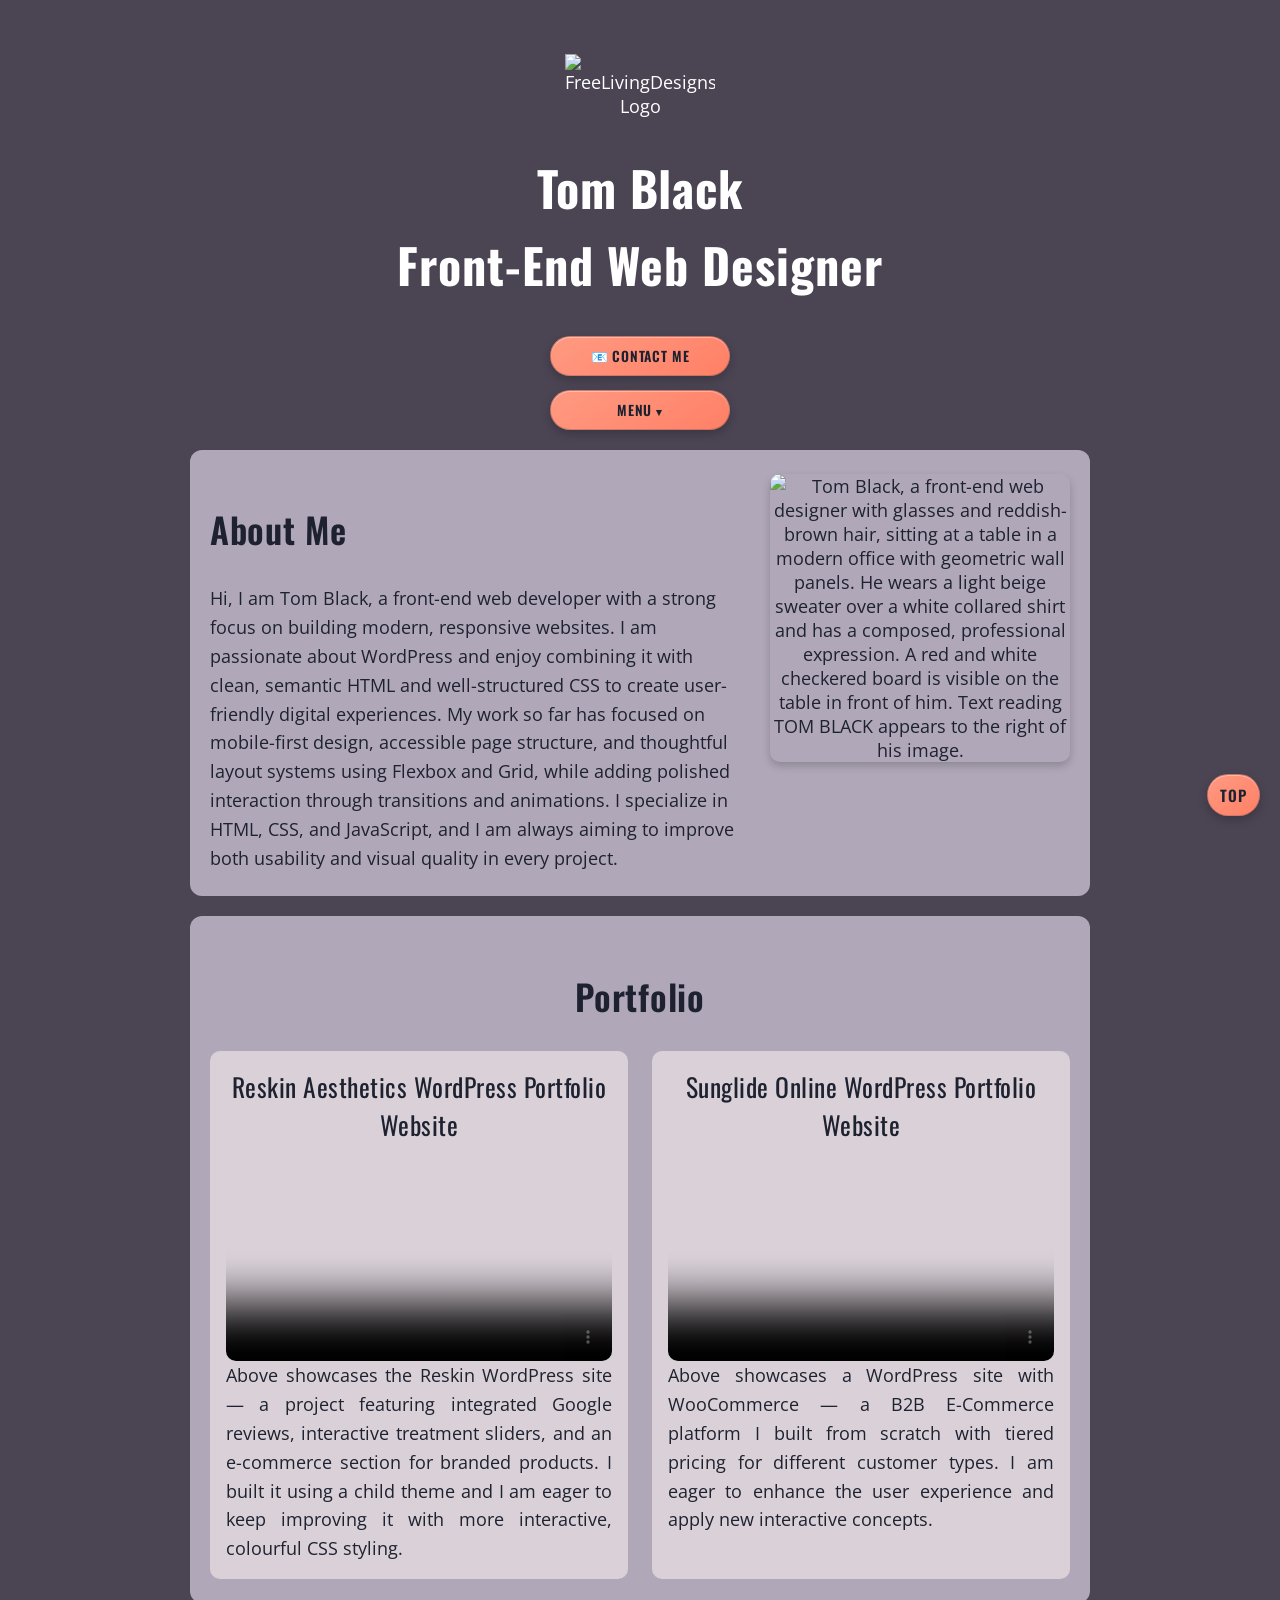
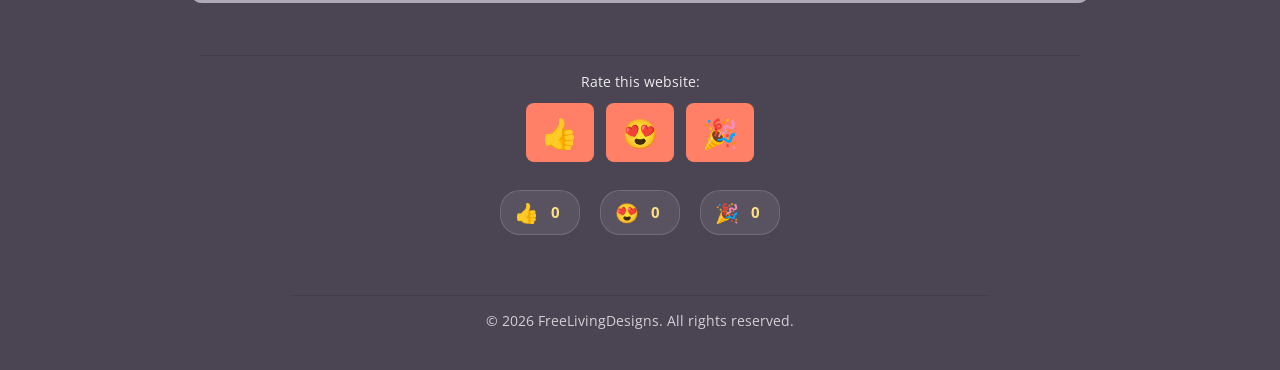
==== index.html @ eff7122e "Added emoji counter at bottom of page which allows users to vote once per visit, and info pop-up at " ====
<!DOCTYPE html>
<html lang="en">
<head>
  <meta charset="UTF-8">
  <meta name="viewport" content="width=device-width, initial-scale=1.0">
  <link rel="preconnect" href="https://fonts.googleapis.com">
  <link rel="preconnect" href="https://fonts.gstatic.com" crossorigin>
  <link rel="stylesheet" href="https://fonts.googleapis.com/css2?family=Oswald:wght@400;600;700&family=Open+Sans:ital,wght@0,400;0,600;1,400&display=swap">
  <link rel="stylesheet" href="styles.css">
  <title>FreeLivingDesigns Portfolio Site</title>
</head>
<body id="top">
<a class="skip-link" href="#main-content">Skip to main content</a>
<span id="menu-closed" class="menu-state" aria-hidden="true"></span>
<span id="menu-open" class="menu-state" aria-hidden="true"></span>
<!-- site logo -->
<img src="images/freelivinglogo.png" alt="FreeLivingDesigns Logo" class="logo" decoding="async">
  
<!-- Header with site title and navigation -->
  <header>
    <h1>Tom Black <br>
        Front-End Web Designer</h1>
    <nav aria-label="Primary">
      <ul class="nav-list">
        <li><button id="contact-btn" class="nav-btn" style="margin: 0; padding: 8px 14px; background: linear-gradient(145deg, #ff9a82, #FF8066); color: #1E2230; border: none; border-radius: 999px; font-size: 0.86rem; font-weight: 600; cursor: pointer; box-shadow: 0 4px 10px rgba(0, 0, 0, 0.2), inset 0 1px 0 rgba(255, 255, 255, 0.35); transition: all 0.2s ease; font-family: 'Oswald', 'Arial Narrow', Arial, sans-serif; letter-spacing: 0.06em; text-transform: uppercase; border: 1px solid rgba(30, 34, 48, 0.22);">📧 Contact Me</button></li>
        <li class="nav-dropdown">
          <a class="menu-toggle menu-toggle-open" href="#menu-open" aria-haspopup="true">Menu</a>
          <a class="menu-toggle menu-toggle-close" href="#menu-closed" aria-haspopup="true">Menu</a>
          <ul class="dropdown-list">
            <li><a href="#about">About Me</a></li>
            <li><a href="#portfolio">Portfolio</a></li>
          </ul>
        </li>
      </ul>
    </nav>
  </header>

  <main id="main-content">
    <!-- About Me section -->
  <section id="about">
    <div class="about-text">
      <h2>About Me</h2>
      <p>Hi, I am Tom Black, a front-end web developer with a strong focus on building modern, responsive websites. I am passionate about WordPress and enjoy combining it with clean, semantic HTML and well-structured CSS to create user-friendly digital experiences. My work so far has focused on mobile-first design, accessible page structure, and thoughtful layout systems using Flexbox and Grid, while adding polished interaction through transitions and animations. I specialize in HTML, CSS, and JavaScript, and I am always aiming to improve both usability and visual quality in every project.</p>
    </div>
    <img src="images/tom.jpg" alt="Tom Black, a front-end web designer with glasses and reddish-brown hair, sitting at a table in a modern office with geometric wall panels. He wears a light beige sweater over a white collared shirt and has a composed, professional expression. A red and white checkered board is visible on the table in front of him. Text reading TOM BLACK appears to the right of his image." class="profile-image" loading="lazy" decoding="async">
  </section>
    <!-- Portfolio section -->
<section id="portfolio">
  <h2>Portfolio</h2>
  <div class="portfolio-grid">

    <!-- Project 1 -->
    <article class="project-card">
      <h3>Reskin Aesthetics WordPress Portfolio Website</h3>
      <figure>
        <video controls loop muted preload="metadata" poster="images/reskin-cover.png">
          <source src="videos/reskin.mp4" type="video/mp4">
          Your browser does not support video playback.
        </video>
        <figcaption>Above showcases the Reskin WordPress site — a project featuring integrated Google reviews, interactive treatment sliders, and an e-commerce section for branded products. I built it using a child theme and I am eager to keep improving it with more interactive, colourful CSS styling.</figcaption>
      </figure>
    </article>

    <!-- Project 2 -->
    <article class="project-card">
      <h3>Sunglide Online WordPress Portfolio Website</h3>
      <figure>
        <video controls loop muted preload="metadata" poster="images/sunglide-cover.png">
          <source src="videos/sunglideonline.mp4" type="video/mp4">
          Your browser does not support video playback.
        </video>
        <figcaption>Above showcases a WordPress site with WooCommerce — a B2B E-Commerce platform I built from scratch with tiered pricing for different customer types. I am eager to enhance the user experience and apply new interactive concepts.</figcaption>
      </figure>
    </article>

  </div>
</section>
  </main>
  
  


  <!-- Footer section -->
  <footer id="footer-feedback">
    <div class="feedback-section">
      <p class="feedback-label">Rate this website:</p>
      <div class="feedback-buttons">
        <button class="emoji-btn" data-emoji="👍" title="Thumbs Up">👍</button>
        <button class="emoji-btn" data-emoji="😍" title="Excited">😍</button>
        <button class="emoji-btn" data-emoji="🎉" title="Party">🎉</button>
      </div>
      <div class="emoji-counters">
        <div class="counter" id="counter-up"><span class="emoji-icon">👍</span> <span class="count">0</span></div>
        <div class="counter" id="counter-excited"><span class="emoji-icon">😍</span> <span class="count">0</span></div>
        <div class="counter" id="counter-party"><span class="emoji-icon">🎉</span> <span class="count">0</span></div>
      </div>
      <p id="vote-session-message" class="vote-session-message" aria-live="polite"></p>
    </div>
    <p class="copyright">&copy; 2026 FreeLivingDesigns. All rights reserved.</p>
  </footer>



  <a id="scroll-step" class="scroll-top scroll-top-stage1" href="#scroll-step" aria-label="Activate scroll to top">Top</a>
  <a class="scroll-top scroll-top-stage2" href="#top" aria-label="Scroll back to top">↑ Top</a>
  <script src="script.js"></script>
</body>
</html>
---- styles.css ----
:root {
  --hero-color: #845EC2;
  --main-bg: #4B4453;
  --subsection-bg: #B0A8B9;
  --button-color: #FF8066;
  --text-color: #FFFFFF;
  --text-on-light: #1E2230;
  --text-on-button: #1E2230;
  --focus-color: #FFE082;
}

* {
  box-sizing: border-box;
}

html {
  scroll-behavior: smooth;
}

/* ─── ANIMATIONS ─── */
@keyframes fadeIn {
  from {
    opacity: 0;
    transform: translateY(20px);
  }
  to {
    opacity: 1;
    transform: translateY(0);
  }
}

@keyframes gratitudeFlash {
  0% {
    opacity: 0;
    transform: scale(0.8);
  }
  25% {
    opacity: 1;
    transform: scale(1.08);
  }
  100% {
    opacity: 1;
    transform: scale(1);
  }
}

@keyframes revealFeedbackForm {
  from {
    opacity: 0;
    transform: translateY(12px);
  }
  to {
    opacity: 1;
    transform: translateY(0);
  }
}

@keyframes celebrationFloat {
  0% {
    opacity: 1;
    transform: translateY(0) scale(1);
  }
  70% {
    opacity: 1;
  }
  100% {
    opacity: 0;
    transform: translateY(-100vh) scale(0.5) rotate(360deg);
  }
}

/* ─── BASE / MOBILE-FIRST ─── */
body {
  margin: 0;
  padding: 14px;
  font-family: 'Open Sans', 'Segoe UI', Helvetica, Arial, sans-serif;
  font-size: clamp(1rem, 1.8vw, 1.125rem);
  text-align: center;
  background-color: var(--main-bg);
  color: var(--text-color);
}

.logo {
  max-width: 120px;
  height: auto;
  display: block;
  margin: 20px auto;
}

.hero {
  max-width: 1000px;
  margin: 0 auto 24px;
  padding: 28px 20px;
  background-color: var(--hero-color);
  border-radius: 12px;
}

header {
  line-height: 1.6;
}

h1,
h2,
h3 {
  font-family: 'Oswald', 'Arial Narrow', Arial, sans-serif;
  letter-spacing: 0.02em;
}

h1 {
  font-size: clamp(1.8rem, 5vw, 3rem);
  font-weight: 700;
}

h2 {
  font-size: clamp(1.4rem, 3.5vw, 2.2rem);
  font-weight: 600;
}

h3 {
  font-size: clamp(1.1rem, 2.5vw, 1.6rem);
  font-weight: 400;
}

h1,
h2,
h3,
p,
figcaption,
li,
a {
  color: inherit;
}

header,
footer {
  color: var(--text-color);
}

.menu-state {
  position: fixed;
  top: 0;
  left: 0;
  width: 0;
  height: 0;
}

nav > ul {
  list-style: none;
  padding: 0;
  margin: 0 auto;
  display: flex;
  flex-direction: column;
  align-items: center;
  justify-content: center;
  gap: 8px;
  flex-wrap: nowrap;
}

nav a,
.menu-toggle {
  display: inline-block;
  text-decoration: none;
  padding: 8px 14px;
  border-radius: 999px;
  background: linear-gradient(145deg, #ff9a82, var(--button-color));
  border: 1px solid rgba(30, 34, 48, 0.22);
  color: var(--text-on-button);
  font-family: 'Oswald', 'Arial Narrow', Arial, sans-serif;
  font-weight: 600;
  font-size: 0.86rem;
  letter-spacing: 0.06em;
  text-transform: uppercase;
  box-shadow: 0 4px 10px rgba(0, 0, 0, 0.2), inset 0 1px 0 rgba(255, 255, 255, 0.35);
  transition: filter 0.2s ease, transform 0.2s ease, box-shadow 0.2s ease;
}

.nav-btn {
  display: inline-block;
  width: 180px;
  padding: 8px 14px;
  border-radius: 999px;
  background: linear-gradient(145deg, #ff9a82, var(--button-color));
  border: 1px solid rgba(30, 34, 48, 0.22);
  color: var(--text-on-button);
  font-family: 'Oswald', 'Arial Narrow', Arial, sans-serif;
  font-weight: 600;
  font-size: 0.86rem;
  letter-spacing: 0.06em;
  text-transform: uppercase;
  box-shadow: 0 4px 10px rgba(0, 0, 0, 0.2), inset 0 1px 0 rgba(255, 255, 255, 0.35);
  transition: filter 0.2s ease, transform 0.2s ease, box-shadow 0.2s ease;
  cursor: pointer;
  text-align: center;
}

.nav-dropdown {
  width: 180px;
  position: relative;
}

.menu-toggle {
  cursor: pointer;
  width: 100%;
  text-align: center;
}

.menu-toggle-close {
  display: none;
}

.menu-toggle::after {
  content: " \25be";
  font-size: 0.78em;
}

#menu-open:target ~ header .menu-toggle::after {
  content: " \25b4";
}

#menu-open:target ~ header .menu-toggle-open {
  display: none;
}

#menu-open:target ~ header .menu-toggle-close {
  display: inline-block;
}

.dropdown-list {
  position: absolute;
  top: calc(100% + 8px);
  left: 0;
  min-width: 100%;
  list-style: none;
  margin: 0;
  padding: 8px;
  display: flex;
  flex-direction: column;
  gap: 8px;
  background: rgba(75, 68, 83, 0.96);
  border: 1px solid rgba(255, 255, 255, 0.2);
  border-radius: 12px;
  box-shadow: 0 14px 26px rgba(0, 0, 0, 0.35);
  z-index: 50;
  opacity: 0;
  visibility: hidden;
  pointer-events: none;
  transform: translateY(-6px);
  transition: opacity 0.18s ease, transform 0.18s ease, visibility 0s linear 0.18s;
}

#menu-open:target ~ header .dropdown-list {
  opacity: 1;
  visibility: visible;
  pointer-events: initial;
  transform: translateY(0);
  transition: opacity 0.18s ease, transform 0.18s ease;
}

.dropdown-list a {
  display: block;
  width: 100%;
  box-sizing: border-box;
  text-align: center;
}

/* Fallback for older browsers without flex gap support. */
@supports not (gap: 1rem) {
  nav > ul > li + li {
    margin-top: 14px;
  }
}

nav a:hover,
nav a:focus-visible,
.menu-toggle:hover,
.menu-toggle:focus-visible,
.nav-btn:hover,
.nav-btn:focus-visible {
  filter: brightness(1.04);
  transform: translateY(-3px);
  box-shadow: 0 8px 16px rgba(0, 0, 0, 0.25), inset 0 1px 0 rgba(255, 255, 255, 0.38);
}

nav a:active,
.menu-toggle:active,
.nav-btn:active {
  transform: translateY(-1px);
}

a:focus-visible,
button:focus-visible,
input[type="button"]:focus-visible,
input[type="submit"]:focus-visible,
.menu-toggle:focus-visible {
  outline: 3px solid var(--focus-color);
  outline-offset: 2px;
}

main {
  max-width: 900px;
  margin: 0 auto;
}

section {
  margin: 20px 0;
  padding: 20px 14px;
  background-color: var(--subsection-bg);
  color: var(--text-on-light);
  border-radius: 12px;
  animation: fadeIn 0.6s ease both;
}

/* ─── ABOUT SECTION ─── */
#about {
  display: flex;
  flex-direction: column;
  align-items: center;
  gap: 20px;
}

.about-text {
  text-align: center;
}

/* ─── PORTFOLIO SECTION ─── */
.portfolio-grid {
  display: grid;
  grid-template-columns: 1fr;
  gap: 24px;
  margin-top: 20px;
}

.project-card {
  background-color: #D9D0D8;
  border-radius: 10px;
  padding: 16px;
  text-align: left;
  transition: transform 0.25s ease, box-shadow 0.25s ease;
}

.project-card:hover {
  transform: translateY(-4px);
  box-shadow: 0 8px 20px rgba(0, 0, 0, 0.25);
}

.project-card h3 {
  margin-top: 0;
  text-align: center;
}

video {
  width: 100%;
  height: auto;
  border-radius: 10px;
  display: block;
  position: relative;
  z-index: 10;
}

.profile-image {
  max-width: 260px;
  width: 100%;
  height: auto;
  border-radius: 10px;
  box-shadow: 0 4px 8px rgba(0, 0, 0, 0.2);
  display: block;
  flex-shrink: 0;
}

p,
figcaption {
  line-height: 1.6;
  max-width: 700px;
  margin: 0 auto;
}

figcaption {
  text-align: justify;
}

figure {
  margin: 0;
}

.skip-link {
  position: absolute;
  left: 12px;
  top: -48px;
  z-index: 1000;
  background: #111;
  color: #fff;
  padding: 10px 12px;
  border-radius: 8px;
  text-decoration: none;
}

.skip-link:focus {
  top: 12px;
}

/* ─── SCROLL-TO-TOP ─── */
.scroll-top {
  position: fixed;
  right: 16px;
  bottom: 72px;
  z-index: 5;
  display: inline-block;
  padding: 7px 10px;
  border-radius: 999px;
  background: linear-gradient(145deg, #ff9a82, var(--button-color));
  border: 1px solid rgba(30, 34, 48, 0.22);
  color: var(--text-on-button);
  font-family: 'Oswald', 'Arial Narrow', Arial, sans-serif;
  font-weight: 600;
  font-size: 0.85rem;
  letter-spacing: 0.06em;
  text-transform: uppercase;
  text-decoration: none;
  box-shadow: 0 4px 10px rgba(0, 0, 0, 0.2), inset 0 1px 0 rgba(255, 255, 255, 0.35);
  transition: filter 0.2s ease, transform 0.2s ease, box-shadow 0.2s ease;
}

.scroll-top-stage2 {
  opacity: 0;
  pointer-events: none;
  background: linear-gradient(145deg, #6fcb8f, #4ea86e);
  border: 1px solid rgba(18, 78, 39, 0.45);
}

#scroll-step:target {
  opacity: 0;
  pointer-events: none;
}

#scroll-step:target + .scroll-top-stage2 {
  opacity: 1;
  pointer-events: initial;
}

.scroll-top:hover,
.scroll-top:focus-visible {
  filter: brightness(1.04);
  transform: translateY(-3px);
  box-shadow: 0 8px 16px rgba(0, 0, 0, 0.25), inset 0 1px 0 rgba(255, 255, 255, 0.38);
}

.scroll-top:active {
  transform: translateY(-1px);
}

/* ─── FOOTER ─── */
footer {
  text-align: center;
  margin: 20px auto 0;
  max-width: 900px;
  padding: 14px 10px;
}

/* ─── FEEDBACK OVERLAY ─── */
.feedback-section {
  margin-top: 18px;
  padding-top: 14px;
  border-top: 1px solid rgba(30, 34, 48, 0.2);
  text-align: center;
}

.feedback-label {
  display: block;
  width: 100%;
  max-width: none;
  font-size: 0.9rem;
  margin: 0 0 10px 0;
  opacity: 0.9;
  text-align: center;
}

.feedback-buttons {
  display: flex;
  justify-content: center;
  gap: 12px;
  flex-wrap: wrap;
}

.emoji-btn {
  display: inline-block;
  font-size: 1.8rem;
  text-decoration: none;
  transition: transform 0.2s ease, filter 0.2s ease;
  cursor: pointer;
}

.emoji-btn:hover {
  transform: scale(1.3) rotate(5deg);
  filter: drop-shadow(0 4px 8px rgba(255, 128, 102, 0.4));
}

.emoji-btn:focus-visible {
  outline: 2px solid var(--focus-color);
  outline-offset: 4px;
  border-radius: 4px;
}

.emoji-btn:active {
  transform: scale(1.15);
}

/* Emoji counters display */
.emoji-counters {
  display: flex;
  justify-content: center;
  gap: 20px;
  flex-wrap: wrap;
  margin-top: 16px;
  padding-top: 12px;
  padding-bottom: 8px;
}

.counter {
  display: flex;
  align-items: center;
  gap: 6px;
  padding: 8px 14px;
  background-color: rgba(255, 255, 255, 0.08);
  border-radius: 20px;
  font-size: 0.95rem;
  font-weight: 600;
  border: 1px solid rgba(255, 255, 255, 0.15);
}

.emoji-icon {
  font-size: 1.2rem;
  display: inline-block;
}

.counter .count {
  color: var(--focus-color);
  font-weight: 700;
  min-width: 20px;
  text-align: center;
}

.vote-session-message {
  min-height: 1.25rem;
  margin: 8px auto 0;
  font-size: 0.9rem;
  color: var(--focus-color);
  font-weight: 600;
  display: block;
  text-align: center;
  width: fit-content;
  max-width: 100%;
}

/* Copyright styling at footer bottom */
.copyright {
  margin-top: 24px;
  padding-top: 14px;
  border-top: 1px solid rgba(30, 34, 48, 0.2);
  font-size: 0.85rem;
  opacity: 0.75;
  color: var(--text-color);
}

.feedback-overlay {
  position: fixed;
  inset: 0;
  z-index: 1200;
  display: flex;
  justify-content: center;
  align-items: center;
  padding: 16px;
  background: rgba(30, 34, 48, 0.84);
  opacity: 0;
  visibility: hidden;
  pointer-events: none;
}

.feedback-overlay:target {
  opacity: 1;
  visibility: visible;
  pointer-events: initial;
}

.feedback-modal {
  width: min(560px, 100%);
  background: #efe7ef;
  color: #1e2230;
  border-radius: 14px;
  padding: 20px;
  box-shadow: 0 14px 32px rgba(0, 0, 0, 0.35);
  text-align: left;
}

.feedback-thanks {
  margin: 0;
  text-align: center;
  font-family: 'Oswald', 'Arial Narrow', Arial, sans-serif;
  font-size: clamp(1.45rem, 4vw, 2rem);
  animation: gratitudeFlash 1s ease;
}

.feedback-form {
  margin-top: 14px;
  opacity: 0;
  animation: revealFeedbackForm 0.3s ease 1s forwards;
}

.feedback-form label {
  display: block;
  font-weight: 600;
  margin-bottom: 8px;
}

.feedback-form textarea {
  width: 100%;
  border: 1px solid #8f8697;
  border-radius: 8px;
  padding: 10px;
  font: inherit;
  resize: vertical;
  min-height: 120px;
}

.feedback-actions {
  margin-top: 12px;
  display: flex;
  gap: 10px;
  justify-content: flex-end;
  flex-wrap: wrap;
}

.feedback-close {
  display: inline-block;
  text-decoration: none;
  padding: 10px 16px;
  border-radius: 8px;
  background: #d5cedb;
  color: #1e2230;
}

.feedback-close:hover,
.feedback-close:focus-visible {
  filter: brightness(1.03);
}

/* ─── FORM ELEMENTS ─── */
button,
input[type="button"],
input[type="submit"],
.btn,
.button {
  background-color: var(--button-color);
  color: var(--text-on-button);
  border: none;
  border-radius: 8px;
  padding: 10px 16px;
  font: inherit;
  cursor: pointer;
}

/* ─── TABLET (min-width: 640px) ─── */
@media (min-width: 640px) {
  body {
    padding: 20px;
  }

  .logo {
    max-width: 150px;
    margin: 30px auto;
  }

  section {
    padding: 24px 20px;
  }

  nav ul {
    gap: 14px;
  }

  nav a {
    padding: 11px 22px;
    font-size: 1rem;
  }

  .scroll-top {
    right: 20px;
    bottom: 84px;
    padding: 9px 12px;
    font-size: 0.95rem;
  }
}

/* ─── DESKTOP (min-width: 900px) ─── */
@media (min-width: 900px) {
  body {
    padding: 24px;
  }

  /* About: text left, image right */
  #about {
    flex-direction: row;
    align-items: flex-start;
    gap: 32px;
  }

  .about-text {
    flex: 1;
    text-align: left;
  }

  .profile-image {
    max-width: 300px;
  }

  /* Portfolio: 2-column grid */
  .portfolio-grid {
    grid-template-columns: 1fr 1fr;
  }
}
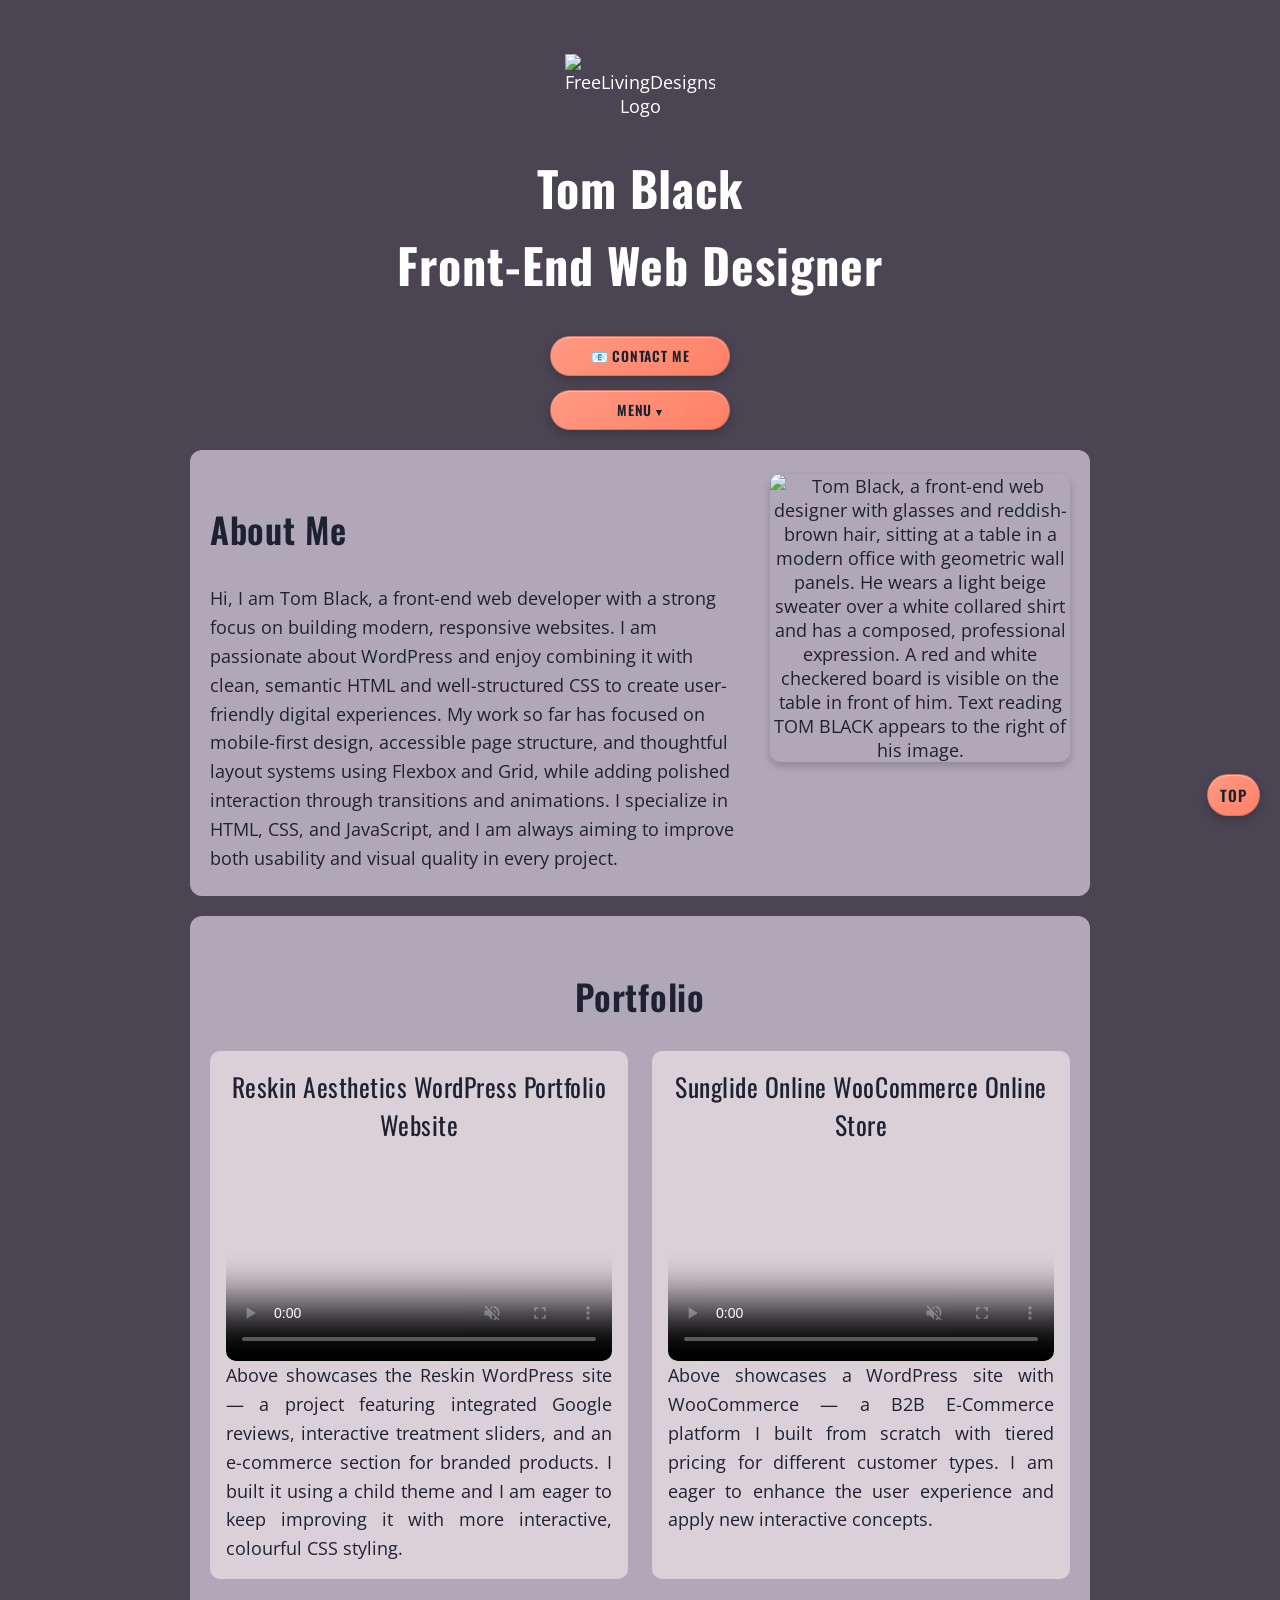
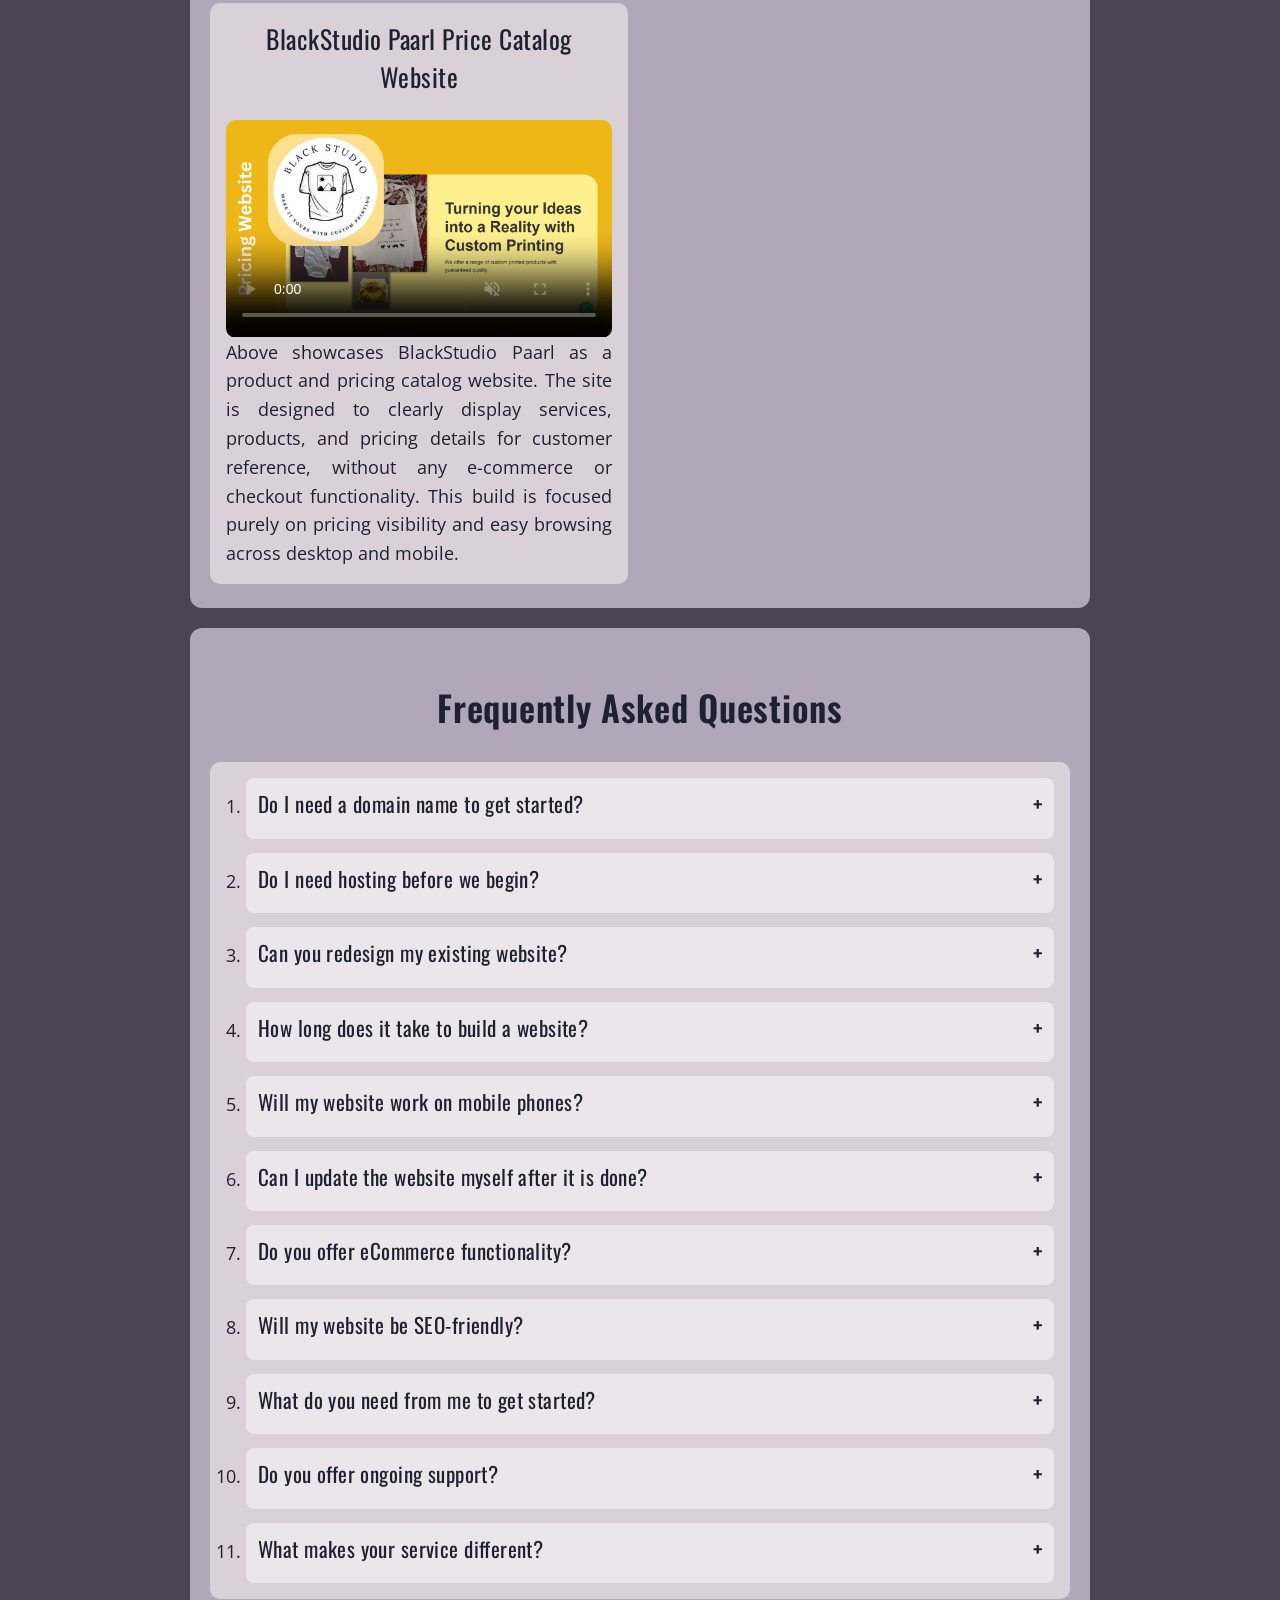
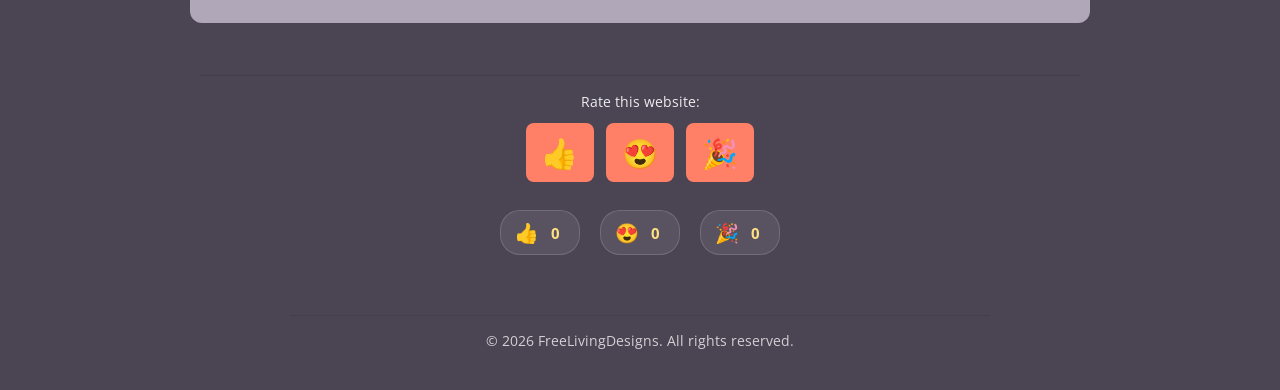
==== commit 859fca8e: "non needed images moved to recycling bin, updated readme file and introduction to blackstudio paarl " ====
--- a/index.html
+++ b/index.html
@@ -29,6 +29,7 @@
           <ul class="dropdown-list">
             <li><a href="#about">About Me</a></li>
             <li><a href="#portfolio">Portfolio</a></li>
+            <li><a href="#faq">FAQ</a></li>
           </ul>
         </li>
       </ul>
@@ -63,7 +64,7 @@
 
     <!-- Project 2 -->
     <article class="project-card">
-      <h3>Sunglide Online WordPress Portfolio Website</h3>
+      <h3>Sunglide Online WooCommerce Online Store</h3>
       <figure>
         <video controls loop muted preload="metadata" poster="images/sunglide-cover.png">
           <source src="videos/sunglideonline.mp4" type="video/mp4">
@@ -73,6 +74,71 @@
       </figure>
     </article>
 
+    <!-- Project 3 -->
+    <article class="project-card">
+      <h3>BlackStudio Paarl Price Catalog Website</h3>
+      <figure>
+        <video controls loop muted preload="metadata" poster="images/Blackstudiopaarl-cover.png">
+          <source src="videos/Blackstudio.mp4" type="video/mp4">
+          Your browser does not support video playback.
+        </video>
+        <figcaption>Above showcases BlackStudio Paarl as a product and pricing catalog website. The site is designed to clearly display services, products, and pricing details for customer reference, without any e-commerce or checkout functionality. This build is focused purely on pricing visibility and easy browsing across desktop and mobile.</figcaption>
+      </figure>
+    </article>
+
+  </div>
+</section>
+
+<!-- FAQ section -->
+<section id="faq">
+  <h2>Frequently Asked Questions</h2>
+  <div class="faq-box">
+    <ol class="faq-list">
+      <li>
+        <h3>Do I need a domain name to get started?</h3>
+        <p>Not at all. I can help you secure a domain through a trusted provider, or work with your existing domain if you already have one. Whether you are starting fresh or rebuilding, I have got you covered.</p>
+      </li>
+      <li>
+        <h3>Do I need hosting before we begin?</h3>
+        <p>No. I will guide you through the best hosting options based on your needs and budget. If you already have hosting, I can use that too.</p>
+      </li>
+      <li>
+        <h3>Can you redesign my existing website?</h3>
+        <p>Absolutely. If your current site feels outdated or underperforms, I can rebuild it into a modern, high-converting design while keeping what works.</p>
+      </li>
+      <li>
+        <h3>How long does it take to build a website?</h3>
+        <p>Most websites are completed within 5-10 working days, depending on the size and complexity of the project.</p>
+      </li>
+      <li>
+        <h3>Will my website work on mobile phones?</h3>
+        <p>Yes. Every website is fully responsive and optimized for mobile, tablet, and desktop devices.</p>
+      </li>
+      <li>
+        <h3>Can I update the website myself after it is done?</h3>
+        <p>Definitely. I build user-friendly websites, especially with WordPress, and I can show you exactly how to make updates yourself.</p>
+      </li>
+      <li>
+        <h3>Do you offer eCommerce functionality?</h3>
+        <p>Yes. I can set up a full online store, including products, payments, and order management using WooCommerce.</p>
+      </li>
+      <li>
+        <h3>Will my website be SEO-friendly?</h3>
+        <p>Yes. Your website will be built with SEO best practices to help you rank better on Google and attract more traffic.</p>
+      </li>
+      <li>
+        <h3>What do you need from me to get started?</h3>
+        <p>Just the basics: your business info, any images or content you have, and a general idea of your style. If you do not have content yet, I can help with that too.</p>
+      </li>
+      <li>
+        <h3>Do you offer ongoing support?</h3>
+        <p>Yes. I offer ongoing support and maintenance to keep your website running smoothly after launch.</p>
+      </li>
+      <li>
+        <h3>What makes your service different?</h3>
+        <p>I focus on clean, modern design that actually converts visitors into customers. This is not just a pretty website, but one that works for your business.</p>
+      </li>
+    </ol>
   </div>
 </section>
   </main>
--- a/styles.css
+++ b/styles.css
@@ -323,6 +323,7 @@
 }
 
 /* ─── PORTFOLIO SECTION ─── */
+
 .portfolio-grid {
   display: grid;
   grid-template-columns: 1fr;
@@ -380,6 +381,64 @@
 
 figure {
   margin: 0;
+}
+
+/* ─── FAQ SECTION ─── */
+.faq-box {
+  background-color: #d9d0d8;
+  border-radius: 10px;
+  padding: 16px;
+  text-align: left;
+  margin-top: 14px;
+}
+
+.faq-list {
+  margin: 0;
+  padding-left: 20px;
+  display: grid;
+  gap: 14px;
+}
+
+.faq-list li {
+  background: rgba(255, 255, 255, 0.45);
+  border-radius: 8px;
+  padding: 12px;
+}
+
+.faq-list h3 {
+  margin: 0 0 8px;
+  font-size: 1rem;
+  line-height: 1.35;
+}
+
+.faq-question {
+  cursor: pointer;
+  user-select: none;
+  display: flex;
+  align-items: center;
+  justify-content: space-between;
+}
+
+.faq-question::after {
+  content: "+";
+  font-weight: 700;
+  margin-left: 10px;
+}
+
+.faq-question.is-open::after {
+  content: "-";
+}
+
+.faq-question:focus-visible {
+  outline: 2px solid var(--focus-color);
+  outline-offset: 3px;
+  border-radius: 4px;
+}
+
+.faq-list p {
+  margin: 0;
+  max-width: none;
+  text-align: left;
 }
 
 .skip-link {
@@ -677,6 +736,10 @@
     gap: 14px;
   }
 
+  .faq-list h3 {
+    font-size: 1.17em;
+  }
+
   nav a {
     padding: 11px 22px;
     font-size: 1rem;
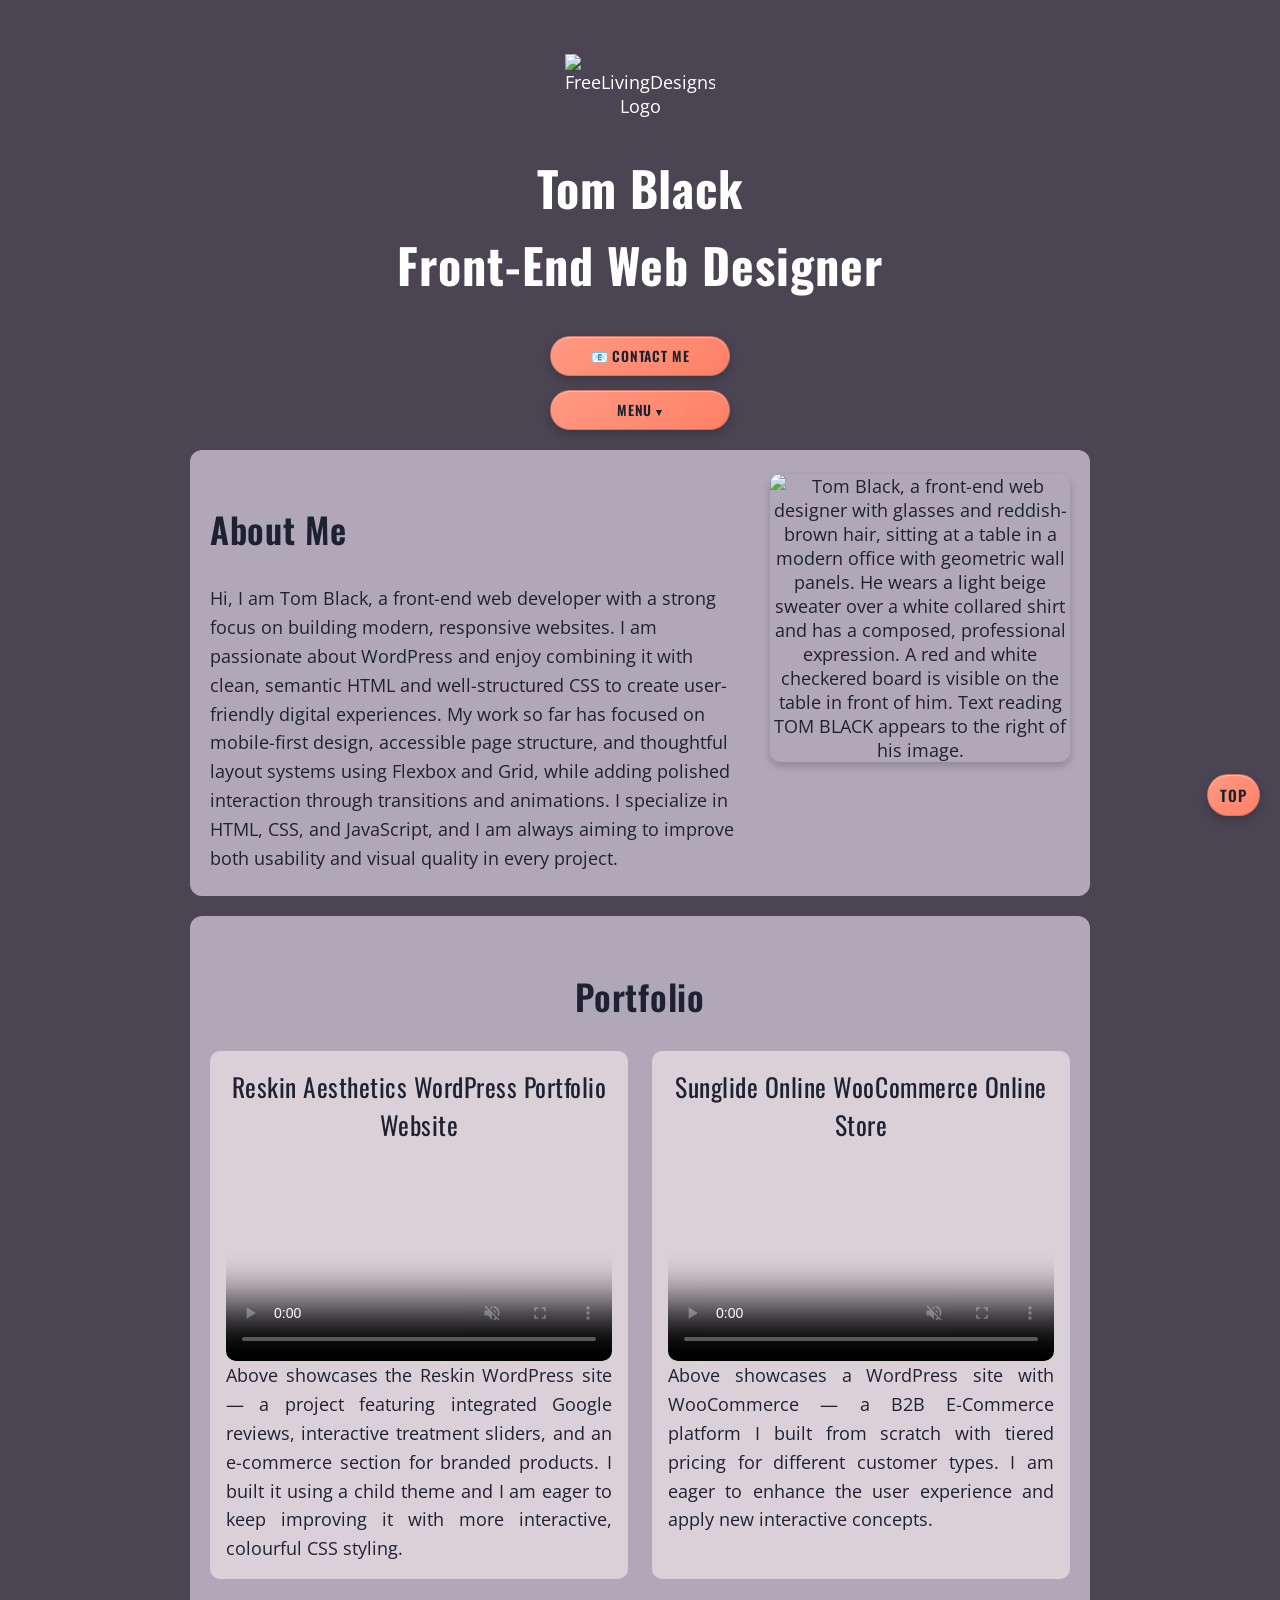
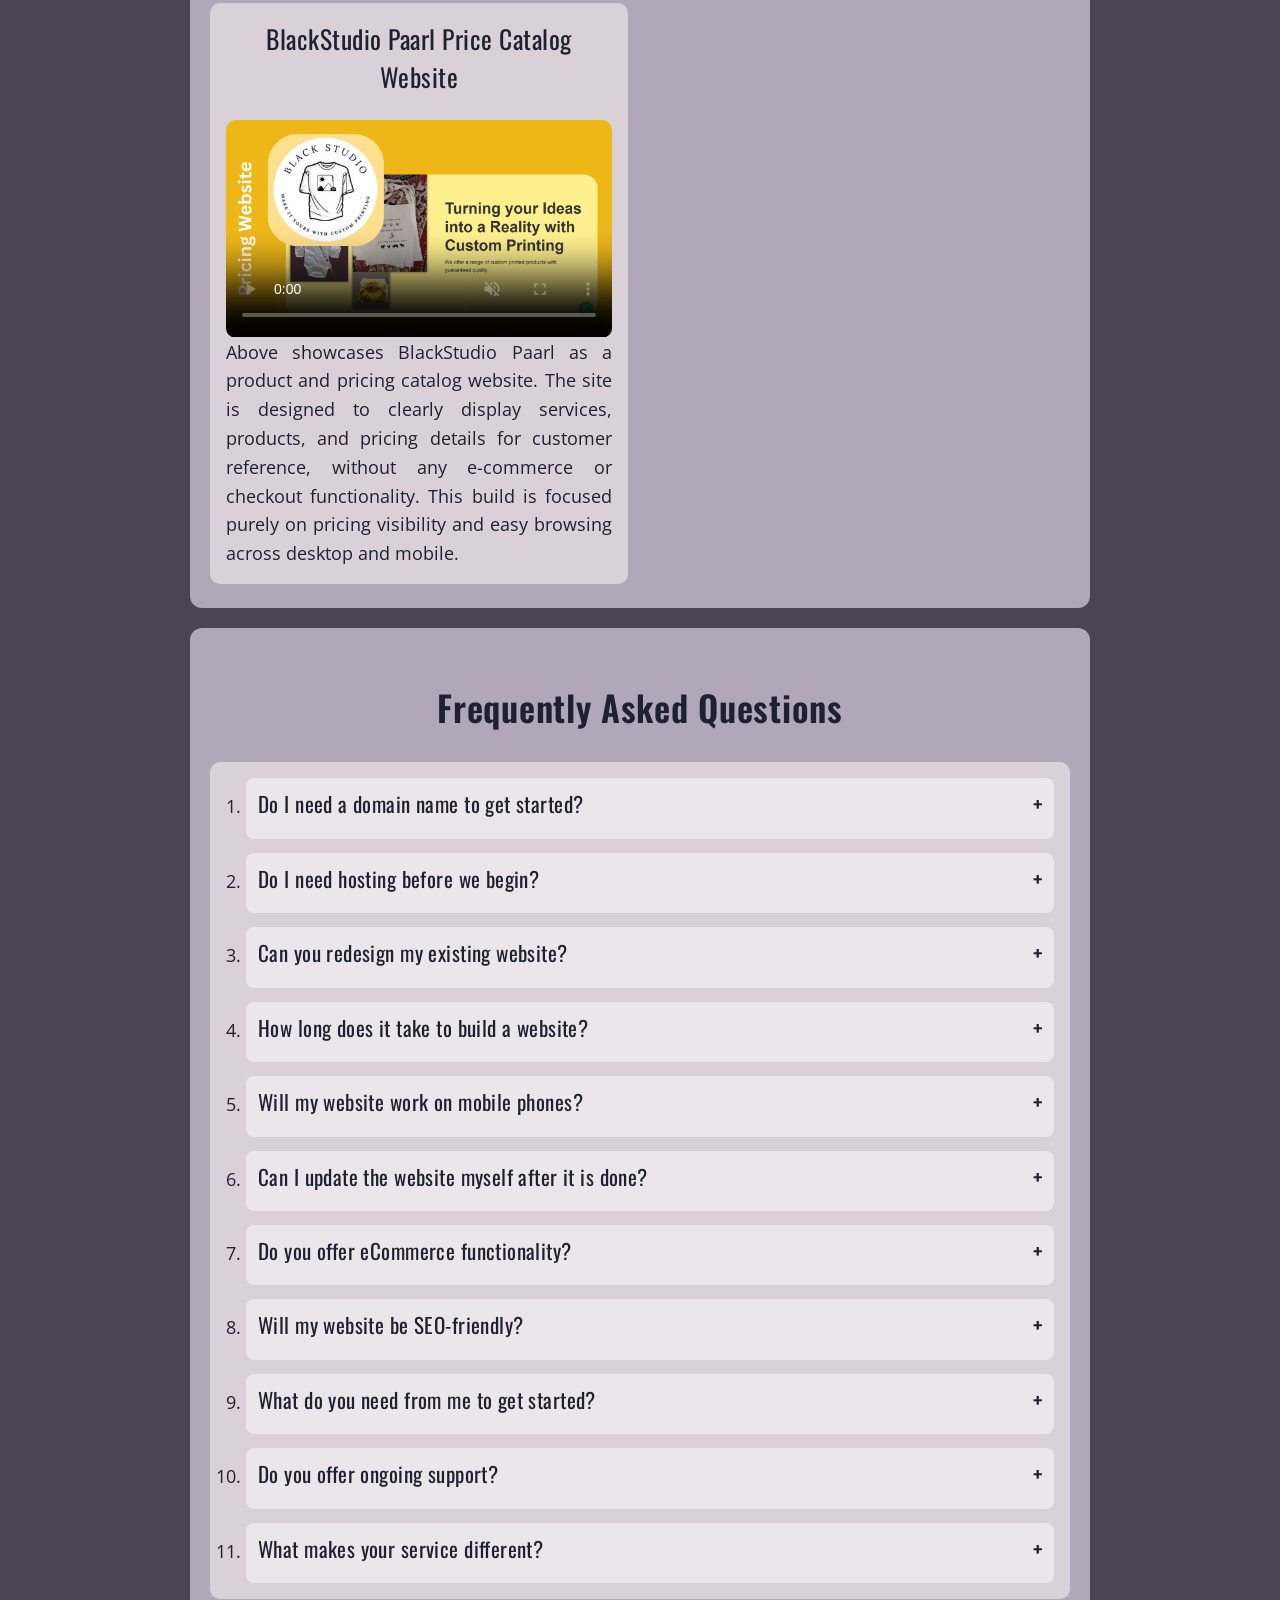
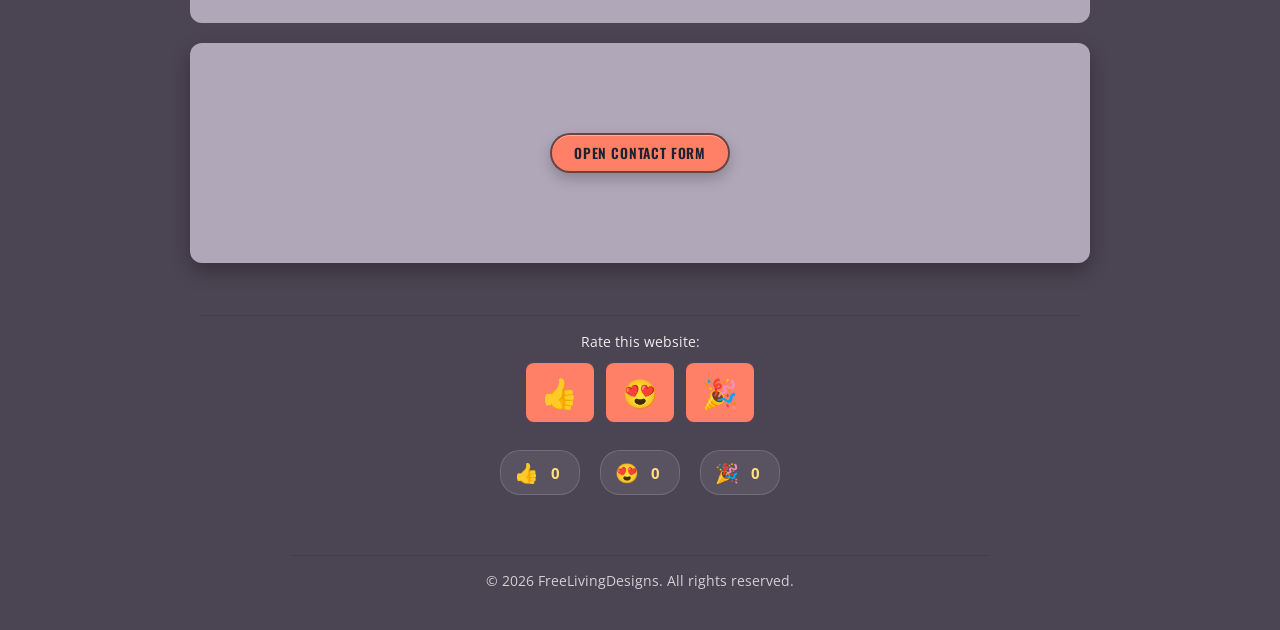
==== commit d4efa9f8: "contact individualised and readme update" ====
--- a/index.html
+++ b/index.html
@@ -142,8 +142,12 @@
   </div>
 </section>
   </main>
-  
-  
+
+  <section id="contact-banner" class="contact-banner" aria-label="Contact form call to action">
+    <div class="contact-banner-content">
+      <a class="nav-btn" href="contact/contact.html?ref=banner" aria-label="Open contact form page">Open Contact Form</a>
+    </div>
+  </section>
 
 
   <!-- Footer section -->
--- a/styles.css
+++ b/styles.css
@@ -507,6 +507,39 @@
   transform: translateY(-1px);
 }
 
+.contact-banner {
+  max-width: 900px;
+  margin: 8px auto 20px;
+  border-radius: 12px;
+  overflow: hidden;
+  background-image: url('images/contact-banner-desktop.jpg');
+  background-size: cover;
+  background-position: center;
+  min-height: 220px;
+  display: flex;
+  align-items: center;
+  justify-content: center;
+  box-shadow: 0 8px 20px rgba(0, 0, 0, 0.28);
+}
+
+.contact-banner-content {
+  text-align: center;
+  padding: 20px;
+}
+
+.contact-banner .nav-btn {
+  text-decoration: none;
+  background: rgb(255, 128, 102);
+  border: 2px solid rgba(30, 34, 48, 0.65);
+  box-shadow: 0 6px 14px rgba(0, 0, 0, 0.22), inset 0 1px 0 rgba(255, 255, 255, 0.35);
+}
+
+@media (max-width: 639px) {
+  .contact-banner {
+    background-image: url('images/contact-banner-mobile.jpg');
+  }
+}
+
 /* ─── FOOTER ─── */
 footer {
   text-align: center;
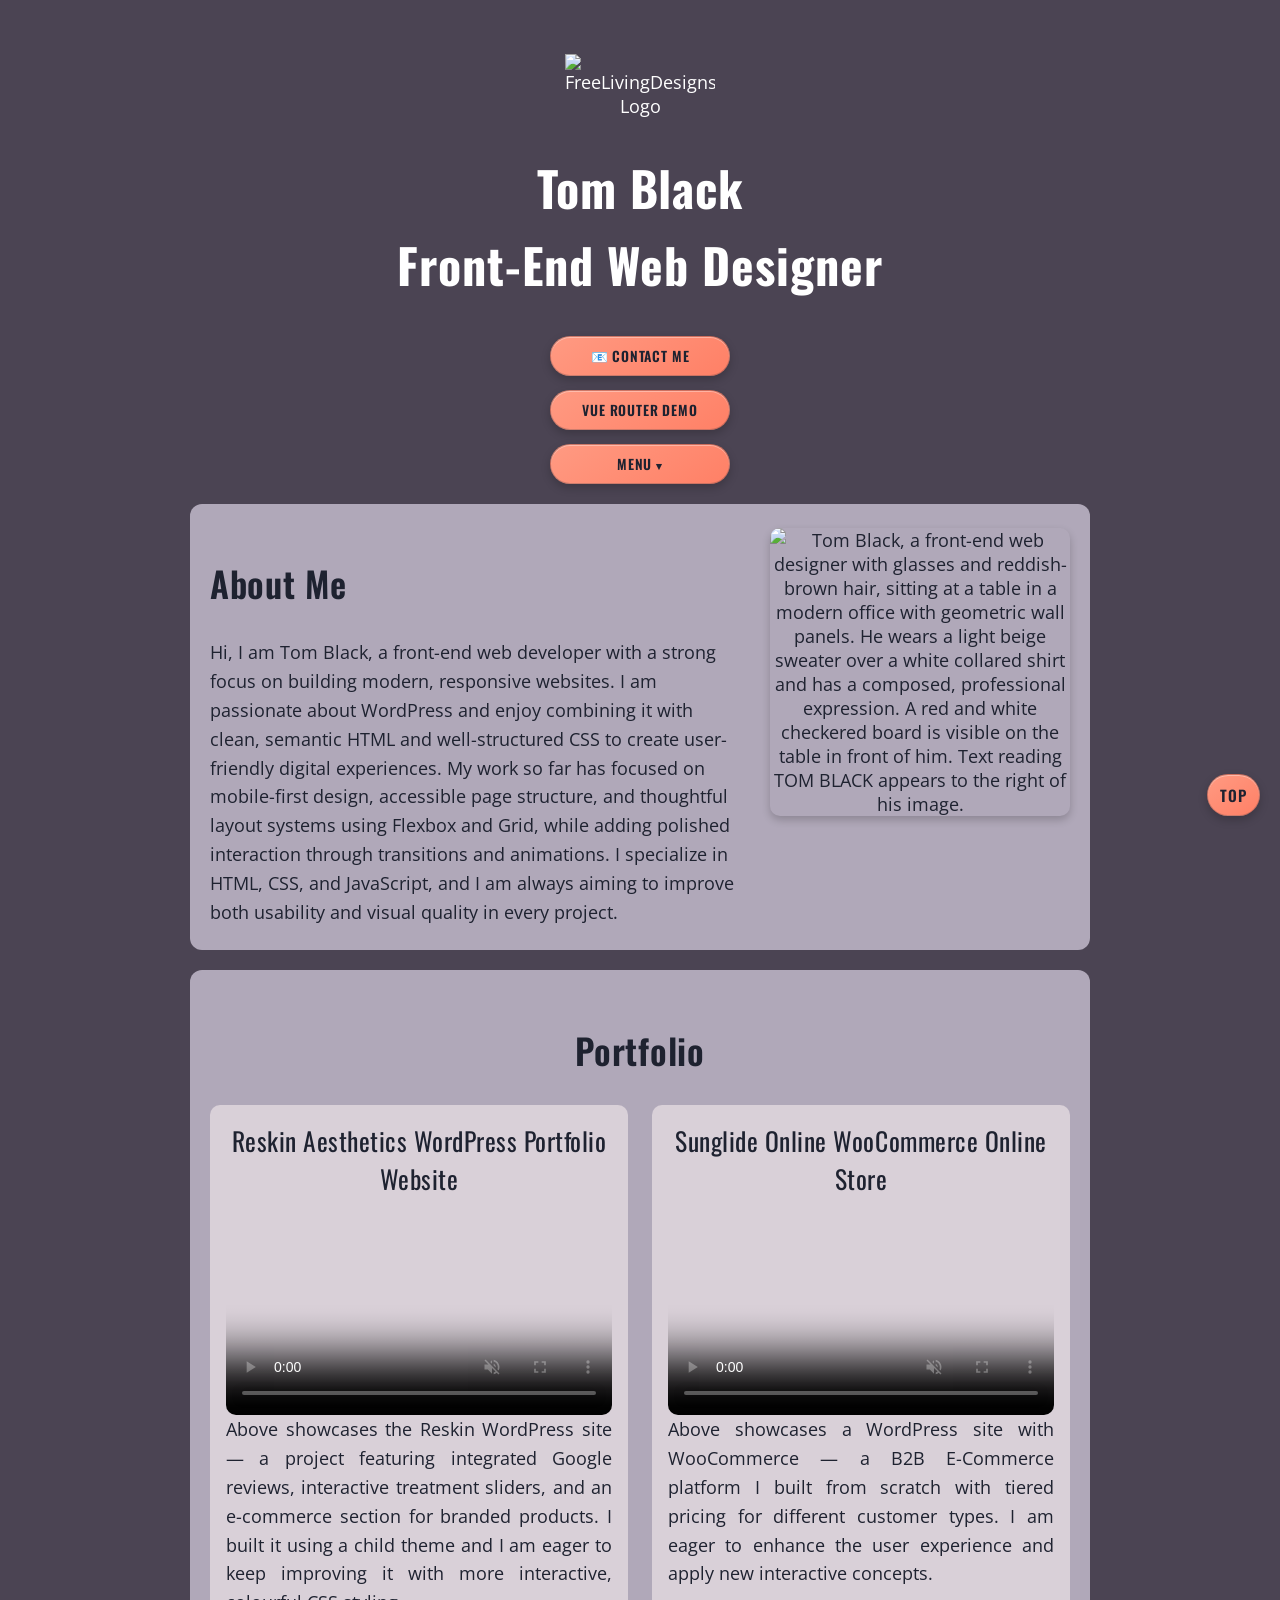
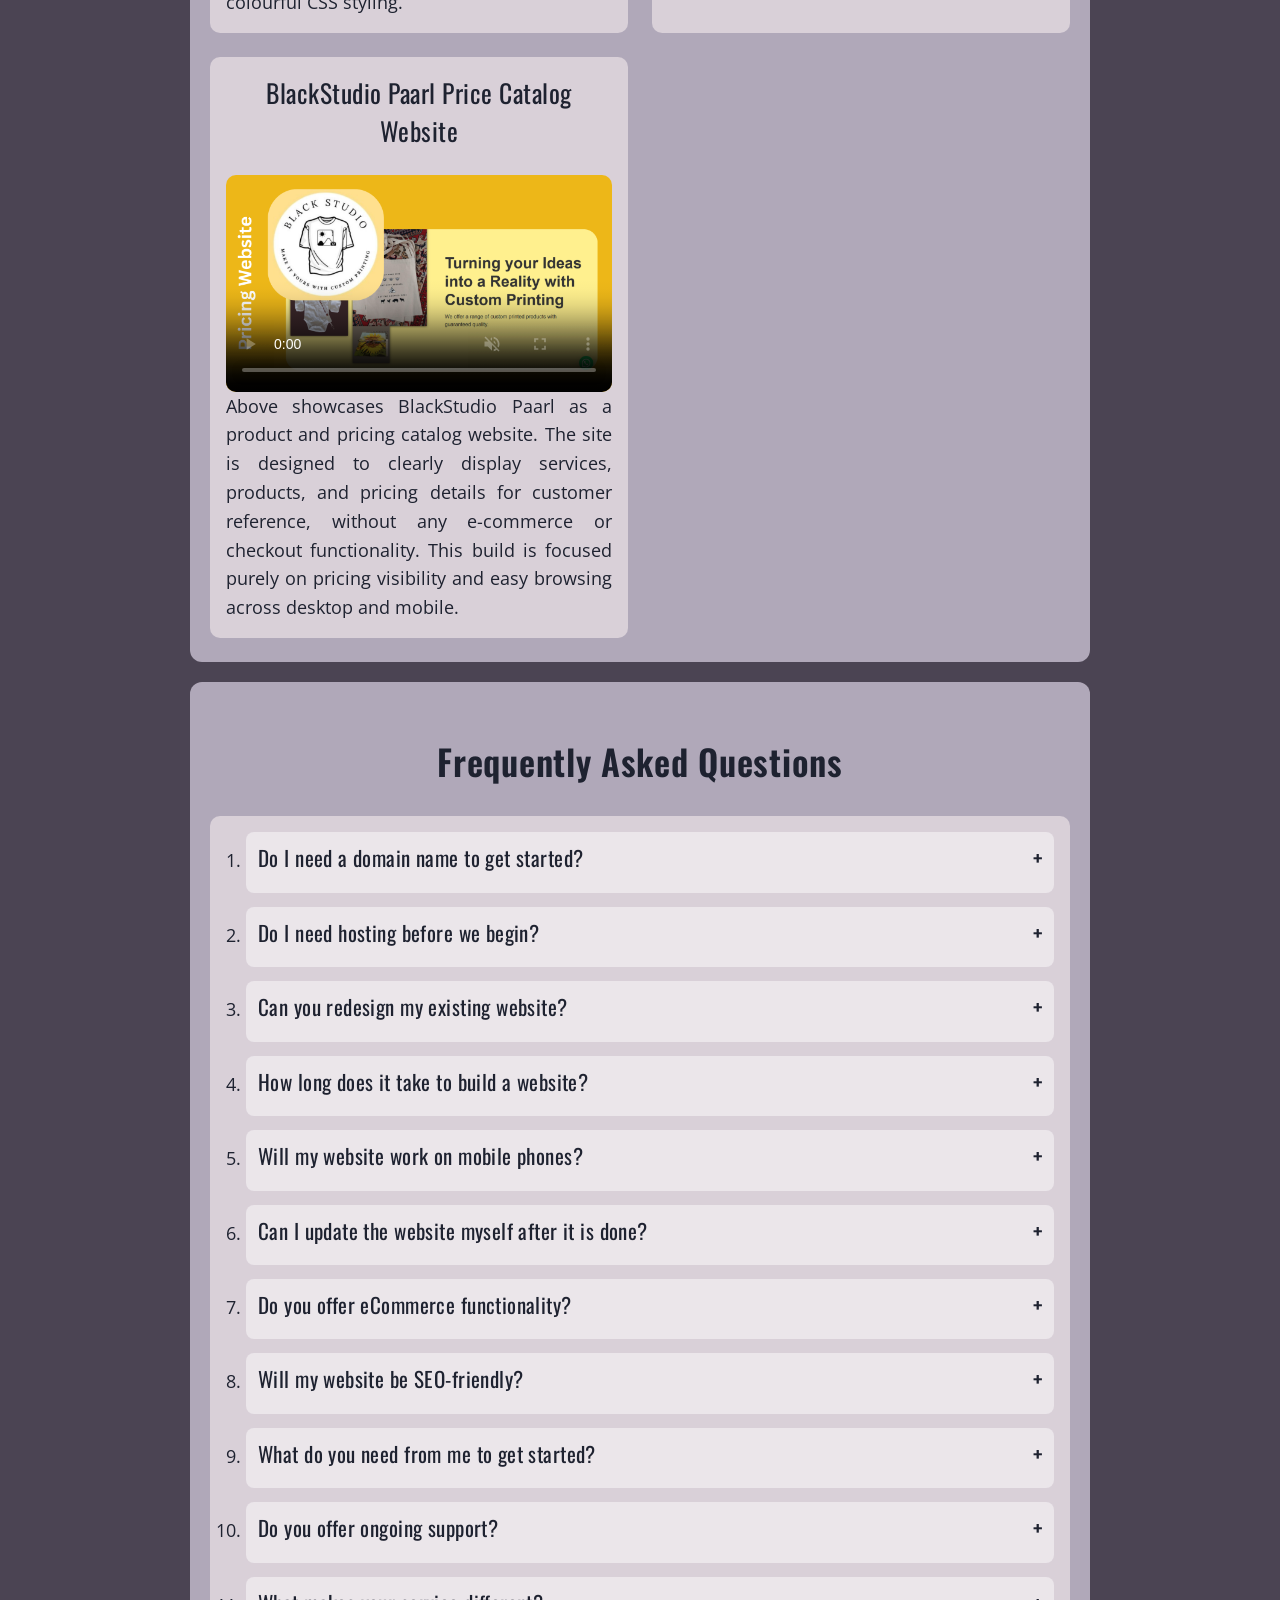
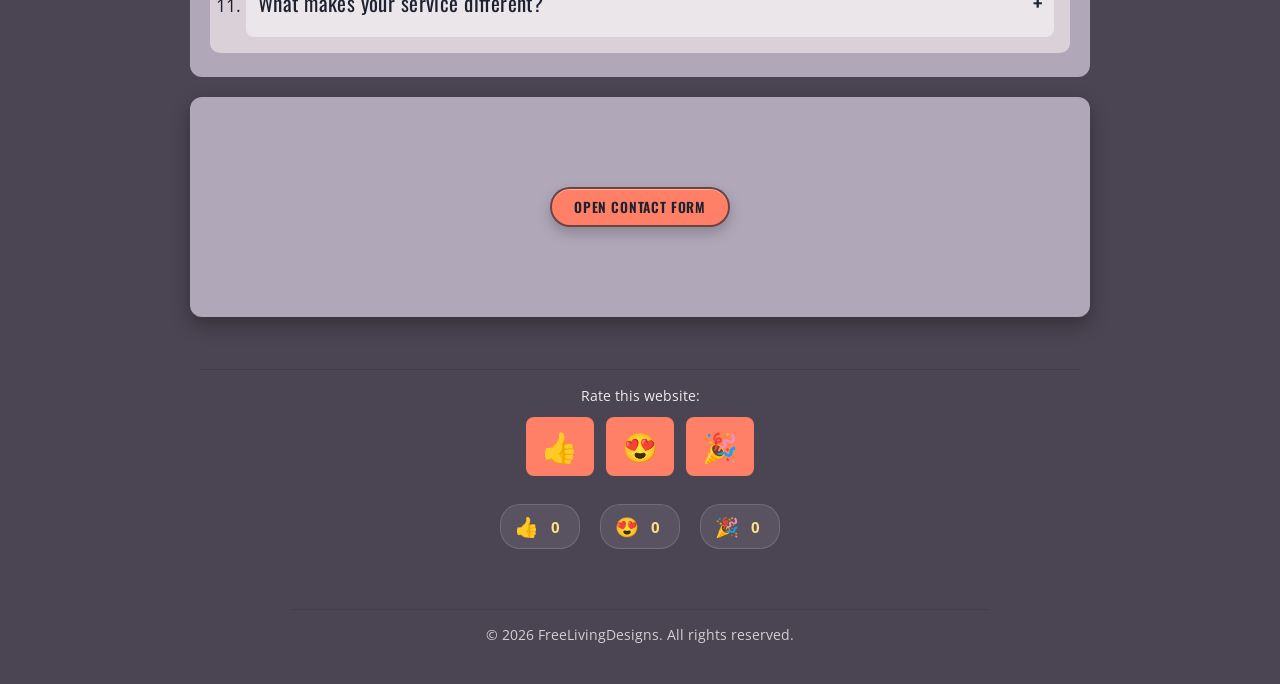
==== commit 181709e4: "concept design done" ====
--- a/index.html
+++ b/index.html
@@ -23,6 +23,7 @@
     <nav aria-label="Primary">
       <ul class="nav-list">
         <li><button id="contact-btn" class="nav-btn" style="margin: 0; padding: 8px 14px; background: linear-gradient(145deg, #ff9a82, #FF8066); color: #1E2230; border: none; border-radius: 999px; font-size: 0.86rem; font-weight: 600; cursor: pointer; box-shadow: 0 4px 10px rgba(0, 0, 0, 0.2), inset 0 1px 0 rgba(255, 255, 255, 0.35); transition: all 0.2s ease; font-family: 'Oswald', 'Arial Narrow', Arial, sans-serif; letter-spacing: 0.06em; text-transform: uppercase; border: 1px solid rgba(30, 34, 48, 0.22);">📧 Contact Me</button></li>
+        <li><a class="nav-btn" href="router-assignment.html" style="text-decoration: none;">Vue Router Demo</a></li>
         <li class="nav-dropdown">
           <a class="menu-toggle menu-toggle-open" href="#menu-open" aria-haspopup="true">Menu</a>
           <a class="menu-toggle menu-toggle-close" href="#menu-closed" aria-haspopup="true">Menu</a>
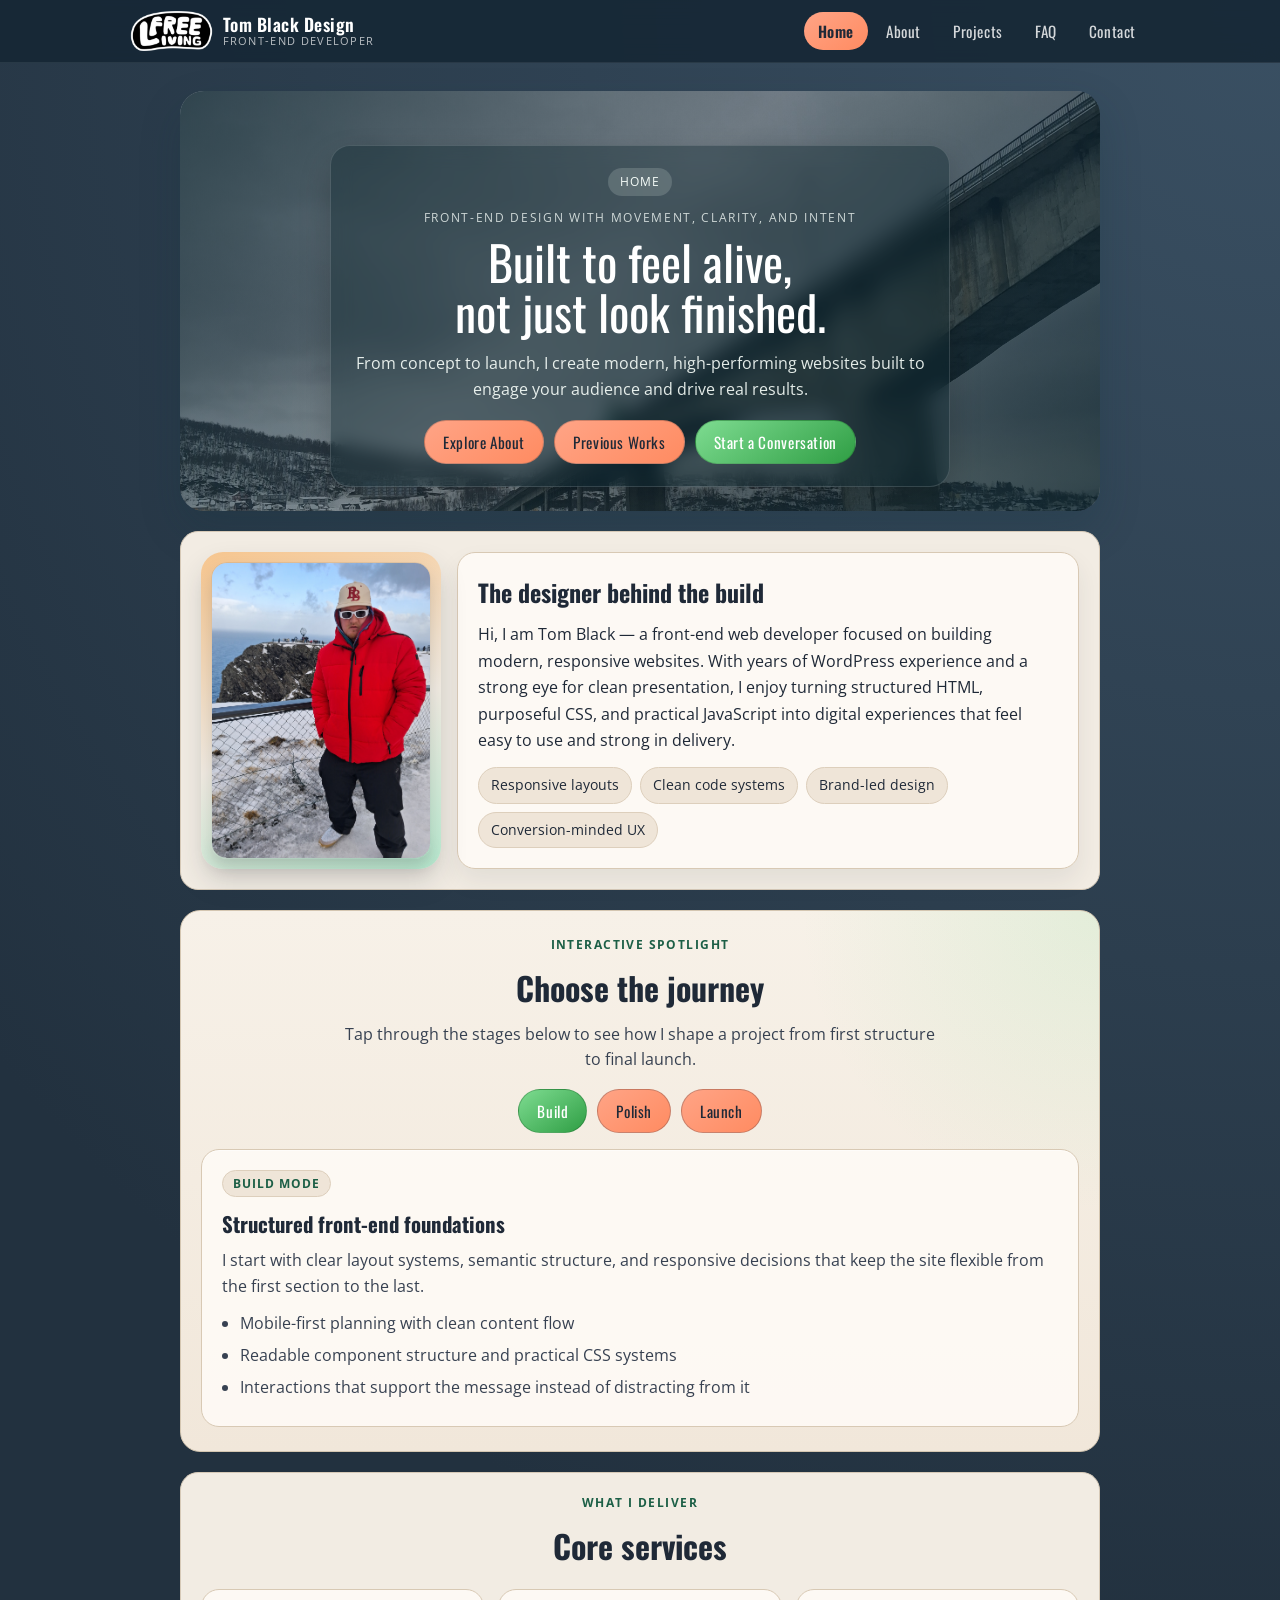
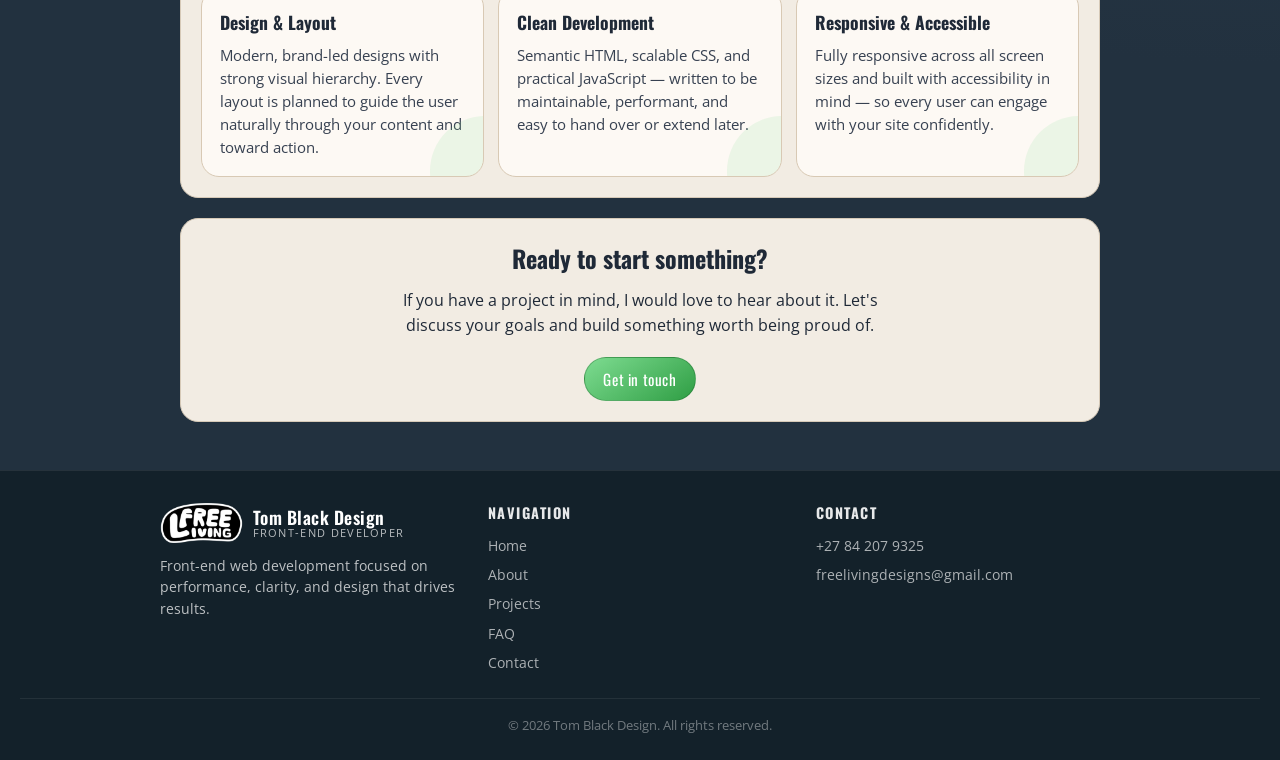
==== commit d52719aa: "Checkpoint: mobile polish and project content updates" ====
--- a/index.html
+++ b/index.html
@@ -3,177 +3,211 @@
 <head>
   <meta charset="UTF-8">
   <meta name="viewport" content="width=device-width, initial-scale=1.0">
+  <meta name="description" content="Tom Black Design — Front-end web design with movement, clarity, and intent. Modern, high-performing websites built to engage your audience.">
   <link rel="preconnect" href="https://fonts.googleapis.com">
   <link rel="preconnect" href="https://fonts.gstatic.com" crossorigin>
   <link rel="stylesheet" href="https://fonts.googleapis.com/css2?family=Oswald:wght@400;600;700&family=Open+Sans:ital,wght@0,400;0,600;1,400&display=swap">
-  <link rel="stylesheet" href="styles.css">
-  <title>FreeLivingDesigns Portfolio Site</title>
+  <link rel="stylesheet" href="style.css">
+  <link rel="icon" type="image/png" href="images/logo.png">
+  <title>Tom Black Design — Web Developer &amp; Front-End Designer</title>
 </head>
-<body id="top">
-<a class="skip-link" href="#main-content">Skip to main content</a>
-<span id="menu-closed" class="menu-state" aria-hidden="true"></span>
-<span id="menu-open" class="menu-state" aria-hidden="true"></span>
-<!-- site logo -->
-<img src="images/freelivinglogo.png" alt="FreeLivingDesigns Logo" class="logo" decoding="async">
-  
-<!-- Header with site title and navigation -->
-  <header>
-    <h1>Tom Black <br>
-        Front-End Web Designer</h1>
-    <nav aria-label="Primary">
-      <ul class="nav-list">
-        <li><button id="contact-btn" class="nav-btn" style="margin: 0; padding: 8px 14px; background: linear-gradient(145deg, #ff9a82, #FF8066); color: #1E2230; border: none; border-radius: 999px; font-size: 0.86rem; font-weight: 600; cursor: pointer; box-shadow: 0 4px 10px rgba(0, 0, 0, 0.2), inset 0 1px 0 rgba(255, 255, 255, 0.35); transition: all 0.2s ease; font-family: 'Oswald', 'Arial Narrow', Arial, sans-serif; letter-spacing: 0.06em; text-transform: uppercase; border: 1px solid rgba(30, 34, 48, 0.22);">📧 Contact Me</button></li>
-        <li><a class="nav-btn" href="router-assignment.html" style="text-decoration: none;">Vue Router Demo</a></li>
-        <li class="nav-dropdown">
-          <a class="menu-toggle menu-toggle-open" href="#menu-open" aria-haspopup="true">Menu</a>
-          <a class="menu-toggle menu-toggle-close" href="#menu-closed" aria-haspopup="true">Menu</a>
-          <ul class="dropdown-list">
-            <li><a href="#about">About Me</a></li>
-            <li><a href="#portfolio">Portfolio</a></li>
-            <li><a href="#faq">FAQ</a></li>
-          </ul>
-        </li>
-      </ul>
-    </nav>
+<body>
+
+  <!-- Skip to main content (accessibility) -->
+  <a class="skip-link" href="#main-content">Skip to main content</a>
+
+  <!-- ========== SITE HEADER ========== -->
+  <header class="site-header">
+    <div class="site-header-inner">
+      <a href="index.html" class="site-logo-link" aria-label="Tom Black Design — Home">
+        <img src="images/Free living design logo.png" alt="FreeLivingDesigns logo">
+        <span class="logo-text">Tom Black Design<span>Front-End Developer</span></span>
+      </a>
+      <button class="nav-toggle" aria-controls="site-nav" aria-expanded="false" aria-label="Toggle navigation">&#9776;</button>
+      <nav id="site-nav" class="site-nav" aria-label="Main navigation">
+        <a href="index.html"   class="nav-link is-active">Home</a>
+        <a href="about.html"   class="nav-link">About</a>
+        <a href="projects.html" class="nav-link">Projects</a>
+        <a href="faq.html"     class="nav-link">FAQ</a>
+        <a href="contact.html" class="nav-link">Contact</a>
+      </nav>
+    </div>
   </header>
 
-  <main id="main-content">
-    <!-- About Me section -->
-  <section id="about">
-    <div class="about-text">
-      <h2>About Me</h2>
-      <p>Hi, I am Tom Black, a front-end web developer with a strong focus on building modern, responsive websites. I am passionate about WordPress and enjoy combining it with clean, semantic HTML and well-structured CSS to create user-friendly digital experiences. My work so far has focused on mobile-first design, accessible page structure, and thoughtful layout systems using Flexbox and Grid, while adding polished interaction through transitions and animations. I specialize in HTML, CSS, and JavaScript, and I am always aiming to improve both usability and visual quality in every project.</p>
+  <!-- ========== MAIN CONTENT ========== -->
+  <main id="main-content" class="page-wrapper">
+
+    <!-- Hero -->
+    <section class="hero-shell hero-shell--home" aria-label="Hero banner">
+      <div class="hero-overlay" aria-hidden="true"></div>
+      <div class="hero-copy">
+        <span class="page-chip" aria-hidden="true">Home</span>
+        <span class="hero-kicker">Front-end design with movement, clarity, and intent</span>
+        <h1>Built to feel alive,<br>not just look finished.</h1>
+        <p>From concept to launch, I create modern, high-performing websites built to engage your audience and drive real results.</p>
+        <div class="cta-row">
+          <a class="btn" href="about.html">Explore About</a>
+          <a class="btn" href="projects.html">Previous Works</a>
+          <a class="btn btn--green" href="contact.html">Start a Conversation</a>
+        </div>
+      </div>
+    </section>
+
+    <!-- Intro: photo + bio -->
+    <section class="content-card" aria-labelledby="intro-heading" data-reveal>
+      <div class="intro-layout">
+        <div class="photo-frame">
+          <img src="images/tommy 2.png" alt="Tom Black, front-end web developer, headshot">
+        </div>
+        <div class="intro-card">
+          <h2 id="intro-heading">The designer behind the build</h2>
+          <p>Hi, I am Tom Black — a front-end web developer focused on building modern, responsive websites. With years of WordPress experience and a strong eye for clean presentation, I enjoy turning structured HTML, purposeful CSS, and practical JavaScript into digital experiences that feel easy to use and strong in delivery.</p>
+          <div class="intro-points" role="list" aria-label="Specialities">
+            <span role="listitem">Responsive layouts</span>
+            <span role="listitem">Clean code systems</span>
+            <span role="listitem">Brand-led design</span>
+            <span role="listitem">Conversion-minded UX</span>
+          </div>
+        </div>
+      </div>
+    </section>
+
+    <!-- Interactive Spotlight -->
+    <section class="spotlight-box" aria-labelledby="spotlight-heading" data-reveal>
+      <div class="section-heading">
+        <span class="section-kicker">Interactive Spotlight</span>
+        <h2 id="spotlight-heading">Choose the journey</h2>
+        <p>Tap through the stages below to see how I shape a project from first structure to final launch.</p>
+      </div>
+
+      <div class="toggle-row" role="tablist" aria-label="Project journey stages">
+        <button
+          class="toggle-btn"
+          type="button"
+          role="tab"
+          data-target="panel-build"
+          aria-pressed="true"
+          aria-controls="panel-build"
+        >Build</button>
+        <button
+          class="toggle-btn"
+          type="button"
+          role="tab"
+          data-target="panel-polish"
+          aria-pressed="false"
+          aria-controls="panel-polish"
+        >Polish</button>
+        <button
+          class="toggle-btn"
+          type="button"
+          role="tab"
+          data-target="panel-launch"
+          aria-pressed="false"
+          aria-controls="panel-launch"
+        >Launch</button>
+      </div>
+
+      <!-- Panel: Build -->
+      <div id="panel-build" class="journey-panel is-visible" role="tabpanel" aria-labelledby="btn-build">
+        <span class="panel-chip">Build Mode</span>
+        <h4>Structured front-end foundations</h4>
+        <p>I start with clear layout systems, semantic structure, and responsive decisions that keep the site flexible from the first section to the last.</p>
+        <ul>
+          <li>Mobile-first planning with clean content flow</li>
+          <li>Readable component structure and practical CSS systems</li>
+          <li>Interactions that support the message instead of distracting from it</li>
+        </ul>
+      </div>
+
+      <!-- Panel: Polish -->
+      <div id="panel-polish" class="journey-panel" role="tabpanel" aria-labelledby="btn-polish">
+        <span class="panel-chip">Polish Pass</span>
+        <h4>Visual rhythm with personality</h4>
+        <p>Once the structure is strong, I shape the experience with motion, hierarchy, and detail so the page feels intentional, modern, and memorable.</p>
+        <ul>
+          <li>Typography and spacing tuned for clarity</li>
+          <li>Motion used to guide attention and add energy</li>
+          <li>Brand cues worked into the interface without clutter</li>
+        </ul>
+      </div>
+
+      <!-- Panel: Launch -->
+      <div id="panel-launch" class="journey-panel" role="tabpanel" aria-labelledby="btn-launch">
+        <span class="panel-chip">Launch Ready</span>
+        <h4>Reliable delivery with business focus</h4>
+        <p>The final layer is about confidence: fast-loading pages, user-friendly experiences, and practical decisions that support trust and conversion.</p>
+        <ul>
+          <li>Performance-minded assets and page flow</li>
+          <li>Clear calls to action that support user intent</li>
+          <li>Dependable delivery shaped around real business goals</li>
+        </ul>
+      </div>
+    </section>
+
+    <!-- Feature cards -->
+    <section class="content-card" aria-labelledby="services-heading" data-reveal>
+      <div class="section-heading" style="margin-bottom:18px;">
+        <span class="section-kicker">What I Deliver</span>
+        <h2 id="services-heading">Core services</h2>
+      </div>
+      <div class="feature-grid">
+        <article class="feature-card">
+          <h3>Design &amp; Layout</h3>
+          <p>Modern, brand-led designs with strong visual hierarchy. Every layout is planned to guide the user naturally through your content and toward action.</p>
+        </article>
+        <article class="feature-card">
+          <h3>Clean Development</h3>
+          <p>Semantic HTML, scalable CSS, and practical JavaScript — written to be maintainable, performant, and easy to hand over or extend later.</p>
+        </article>
+        <article class="feature-card">
+          <h3>Responsive &amp; Accessible</h3>
+          <p>Fully responsive across all screen sizes and built with accessibility in mind — so every user can engage with your site confidently.</p>
+        </article>
+      </div>
+    </section>
+
+    <!-- Final CTA -->
+    <section class="content-card" style="text-align:center;" data-reveal>
+      <h2 style="font-family:'Oswald',sans-serif; margin-bottom:10px;">Ready to start something?</h2>
+      <p style="max-width:520px; margin:0 auto 18px;">If you have a project in mind, I would love to hear about it. Let's discuss your goals and build something worth being proud of.</p>
+      <a class="btn btn--green" href="contact.html">Get in touch</a>
+    </section>
+
+  </main>
+
+  <!-- ========== FOOTER ========== -->
+  <footer class="site-footer">
+    <div class="site-footer-inner">
+      <div class="footer-col">
+        <a href="index.html" class="site-logo-link" style="margin-bottom:10px;" aria-label="Tom Black Design — Home">
+          <img src="images/Free living design logo.png" alt="FreeLivingDesigns logo">
+          <span class="logo-text">Tom Black Design<span>Front-End Developer</span></span>
+        </a>
+        <p style="font-size:0.88rem; line-height:1.5;">Front-end web development focused on performance, clarity, and design that drives results.</p>
+      </div>
+      <div class="footer-col">
+        <h4>Navigation</h4>
+        <ul>
+          <li><a href="index.html">Home</a></li>
+          <li><a href="about.html">About</a></li>
+          <li><a href="projects.html">Projects</a></li>
+          <li><a href="faq.html">FAQ</a></li>
+          <li><a href="contact.html">Contact</a></li>
+        </ul>
+      </div>
+      <div class="footer-col">
+        <h4>Contact</h4>
+        <ul>
+          <li><a href="tel:+27842079325">+27 84 207 9325</a></li>
+          <li><a href="mailto:freelivingdesigns@gmail.com">freelivingdesigns@gmail.com</a></li>
+        </ul>
+      </div>
     </div>
-    <img src="images/tom.jpg" alt="Tom Black, a front-end web designer with glasses and reddish-brown hair, sitting at a table in a modern office with geometric wall panels. He wears a light beige sweater over a white collared shirt and has a composed, professional expression. A red and white checkered board is visible on the table in front of him. Text reading TOM BLACK appears to the right of his image." class="profile-image" loading="lazy" decoding="async">
-  </section>
-    <!-- Portfolio section -->
-<section id="portfolio">
-  <h2>Portfolio</h2>
-  <div class="portfolio-grid">
-
-    <!-- Project 1 -->
-    <article class="project-card">
-      <h3>Reskin Aesthetics WordPress Portfolio Website</h3>
-      <figure>
-        <video controls loop muted preload="metadata" poster="images/reskin-cover.png">
-          <source src="videos/reskin.mp4" type="video/mp4">
-          Your browser does not support video playback.
-        </video>
-        <figcaption>Above showcases the Reskin WordPress site — a project featuring integrated Google reviews, interactive treatment sliders, and an e-commerce section for branded products. I built it using a child theme and I am eager to keep improving it with more interactive, colourful CSS styling.</figcaption>
-      </figure>
-    </article>
-
-    <!-- Project 2 -->
-    <article class="project-card">
-      <h3>Sunglide Online WooCommerce Online Store</h3>
-      <figure>
-        <video controls loop muted preload="metadata" poster="images/sunglide-cover.png">
-          <source src="videos/sunglideonline.mp4" type="video/mp4">
-          Your browser does not support video playback.
-        </video>
-        <figcaption>Above showcases a WordPress site with WooCommerce — a B2B E-Commerce platform I built from scratch with tiered pricing for different customer types. I am eager to enhance the user experience and apply new interactive concepts.</figcaption>
-      </figure>
-    </article>
-
-    <!-- Project 3 -->
-    <article class="project-card">
-      <h3>BlackStudio Paarl Price Catalog Website</h3>
-      <figure>
-        <video controls loop muted preload="metadata" poster="images/Blackstudiopaarl-cover.png">
-          <source src="videos/Blackstudio.mp4" type="video/mp4">
-          Your browser does not support video playback.
-        </video>
-        <figcaption>Above showcases BlackStudio Paarl as a product and pricing catalog website. The site is designed to clearly display services, products, and pricing details for customer reference, without any e-commerce or checkout functionality. This build is focused purely on pricing visibility and easy browsing across desktop and mobile.</figcaption>
-      </figure>
-    </article>
-
-  </div>
-</section>
-
-<!-- FAQ section -->
-<section id="faq">
-  <h2>Frequently Asked Questions</h2>
-  <div class="faq-box">
-    <ol class="faq-list">
-      <li>
-        <h3>Do I need a domain name to get started?</h3>
-        <p>Not at all. I can help you secure a domain through a trusted provider, or work with your existing domain if you already have one. Whether you are starting fresh or rebuilding, I have got you covered.</p>
-      </li>
-      <li>
-        <h3>Do I need hosting before we begin?</h3>
-        <p>No. I will guide you through the best hosting options based on your needs and budget. If you already have hosting, I can use that too.</p>
-      </li>
-      <li>
-        <h3>Can you redesign my existing website?</h3>
-        <p>Absolutely. If your current site feels outdated or underperforms, I can rebuild it into a modern, high-converting design while keeping what works.</p>
-      </li>
-      <li>
-        <h3>How long does it take to build a website?</h3>
-        <p>Most websites are completed within 5-10 working days, depending on the size and complexity of the project.</p>
-      </li>
-      <li>
-        <h3>Will my website work on mobile phones?</h3>
-        <p>Yes. Every website is fully responsive and optimized for mobile, tablet, and desktop devices.</p>
-      </li>
-      <li>
-        <h3>Can I update the website myself after it is done?</h3>
-        <p>Definitely. I build user-friendly websites, especially with WordPress, and I can show you exactly how to make updates yourself.</p>
-      </li>
-      <li>
-        <h3>Do you offer eCommerce functionality?</h3>
-        <p>Yes. I can set up a full online store, including products, payments, and order management using WooCommerce.</p>
-      </li>
-      <li>
-        <h3>Will my website be SEO-friendly?</h3>
-        <p>Yes. Your website will be built with SEO best practices to help you rank better on Google and attract more traffic.</p>
-      </li>
-      <li>
-        <h3>What do you need from me to get started?</h3>
-        <p>Just the basics: your business info, any images or content you have, and a general idea of your style. If you do not have content yet, I can help with that too.</p>
-      </li>
-      <li>
-        <h3>Do you offer ongoing support?</h3>
-        <p>Yes. I offer ongoing support and maintenance to keep your website running smoothly after launch.</p>
-      </li>
-      <li>
-        <h3>What makes your service different?</h3>
-        <p>I focus on clean, modern design that actually converts visitors into customers. This is not just a pretty website, but one that works for your business.</p>
-      </li>
-    </ol>
-  </div>
-</section>
-  </main>
-
-  <section id="contact-banner" class="contact-banner" aria-label="Contact form call to action">
-    <div class="contact-banner-content">
-      <a class="nav-btn" href="contact/contact.html?ref=banner" aria-label="Open contact form page">Open Contact Form</a>
+    <div class="footer-bottom">
+      <p>&copy; 2026 Tom Black Design. All rights reserved.</p>
     </div>
-  </section>
-
-
-  <!-- Footer section -->
-  <footer id="footer-feedback">
-    <div class="feedback-section">
-      <p class="feedback-label">Rate this website:</p>
-      <div class="feedback-buttons">
-        <button class="emoji-btn" data-emoji="👍" title="Thumbs Up">👍</button>
-        <button class="emoji-btn" data-emoji="😍" title="Excited">😍</button>
-        <button class="emoji-btn" data-emoji="🎉" title="Party">🎉</button>
-      </div>
-      <div class="emoji-counters">
-        <div class="counter" id="counter-up"><span class="emoji-icon">👍</span> <span class="count">0</span></div>
-        <div class="counter" id="counter-excited"><span class="emoji-icon">😍</span> <span class="count">0</span></div>
-        <div class="counter" id="counter-party"><span class="emoji-icon">🎉</span> <span class="count">0</span></div>
-      </div>
-      <p id="vote-session-message" class="vote-session-message" aria-live="polite"></p>
-    </div>
-    <p class="copyright">&copy; 2026 FreeLivingDesigns. All rights reserved.</p>
   </footer>
 
-
-
-  <a id="scroll-step" class="scroll-top scroll-top-stage1" href="#scroll-step" aria-label="Activate scroll to top">Top</a>
-  <a class="scroll-top scroll-top-stage2" href="#top" aria-label="Scroll back to top">↑ Top</a>
-  <script src="script.js"></script>
+  <script src="main.js"></script>
 </body>
 </html>
--- a/style.css
+++ b/style.css
@@ -0,0 +1,1520 @@
+/* ============================================================
+   Tom Black Design — Portfolio Site
+   style.css — Shared stylesheet for all pages
+   ============================================================ */
+
+/* --- Custom Properties ------------------------------------ */
+:root {
+  --bg-main:    #22313f;
+  --card-bg:    #f2ece3;
+  --ink:        #1f2937;
+  --accent:     #ff8b61;
+  --accent-dark:#d85e37;
+  --line:       #d6c9b7;
+  --green:      #2f9e44;
+  --green-light:#7edc91;
+  --off-white:  #f7f1e8;
+  --cream:      #efe5d8;
+  --border:     #ddcfbc;
+}
+
+/* --- Reset & Box Sizing ----------------------------------- */
+*,
+*::before,
+*::after {
+  box-sizing: border-box;
+  margin: 0;
+  padding: 0;
+}
+
+/* --- Base ------------------------------------------------- */
+html {
+  scroll-behavior: smooth;
+}
+
+body {
+  min-height: 100vh;
+  font-family: 'Open Sans', 'Segoe UI', Helvetica, Arial, sans-serif;
+  background: radial-gradient(circle at top right, #3a5063 0%, var(--bg-main) 62%);
+  color: #fff;
+  line-height: 1.6;
+}
+
+img {
+  max-width: 100%;
+  height: auto;
+  display: block;
+}
+
+a {
+  color: var(--accent);
+  text-decoration: none;
+}
+
+a:hover {
+  text-decoration: underline;
+}
+
+/* --- Skip Link (Accessibility) ---------------------------- */
+.skip-link {
+  position: absolute;
+  top: -999px;
+  left: 12px;
+  padding: 8px 16px;
+  background: var(--accent);
+  color: #1f2937;
+  font-weight: 700;
+  border-radius: 0 0 8px 8px;
+  z-index: 999;
+  transition: top 0.2s;
+}
+.skip-link:focus {
+  top: 0;
+}
+
+/* ============================================================
+   SITE HEADER
+   ============================================================ */
+.site-header {
+  position: sticky;
+  top: 0;
+  z-index: 100;
+  background: rgba(22, 40, 54, 0.92);
+  backdrop-filter: blur(12px);
+  -webkit-backdrop-filter: blur(12px);
+  border-bottom: 1px solid rgba(255, 255, 255, 0.08);
+}
+
+.site-header-inner {
+  width: min(100%, 1060px);
+  margin: 0 auto;
+  padding: 0 20px;
+  height: 62px;
+  display: flex;
+  align-items: center;
+  gap: 20px;
+}
+
+/* Logo */
+.site-logo-link {
+  display: flex;
+  align-items: center;
+  gap: 10px;
+  text-decoration: none;
+  flex-shrink: 0;
+}
+
+.site-logo-link img {
+  width: auto;
+  height: 44px;
+  object-fit: contain;
+  border-radius: 6px;
+}
+
+.site-logo-link .logo-text {
+  font-family: 'Oswald', 'Arial Narrow', Arial, sans-serif;
+  font-size: 1.1rem;
+  font-weight: 600;
+  color: #fff;
+  letter-spacing: 0.03em;
+  line-height: 1.1;
+}
+
+.site-logo-link .logo-text span {
+  display: block;
+  font-size: 0.68rem;
+  font-weight: 400;
+  letter-spacing: 0.12em;
+  text-transform: uppercase;
+  opacity: 0.7;
+  font-family: 'Open Sans', sans-serif;
+}
+
+/* Nav */
+.site-nav {
+  display: flex;
+  align-items: center;
+  gap: 4px;
+  margin-left: auto;
+  flex-wrap: wrap;
+}
+
+.site-nav .nav-link {
+  display: inline-block;
+  padding: 7px 14px;
+  border-radius: 999px;
+  font-family: 'Oswald', 'Arial Narrow', Arial, sans-serif;
+  font-size: 0.95rem;
+  letter-spacing: 0.04em;
+  color: rgba(255, 255, 255, 0.82);
+  text-decoration: none;
+  transition: background 0.18s ease, color 0.18s ease;
+}
+
+.site-nav .nav-link:hover,
+.site-nav .nav-link:focus-visible {
+  background: rgba(255, 255, 255, 0.1);
+  color: #fff;
+  text-decoration: none;
+}
+
+.site-nav .nav-link.is-active {
+  background: linear-gradient(145deg, #ffa486, var(--accent));
+  color: var(--ink);
+  font-weight: 600;
+}
+
+/* Hamburger button */
+.nav-toggle {
+  display: none;
+  margin-left: auto;
+  appearance: none;
+  background: none;
+  border: 1px solid rgba(255,255,255,0.25);
+  border-radius: 6px;
+  color: #fff;
+  padding: 6px 10px;
+  font-size: 1.2rem;
+  cursor: pointer;
+  line-height: 1;
+}
+
+/* ============================================================
+   PAGE WRAPPER
+   ============================================================ */
+.page-wrapper {
+  width: min(100%, 960px);
+  margin: 0 auto;
+  padding: 28px 20px 48px;
+  display: grid;
+  gap: 20px;
+}
+
+/* ============================================================
+   HERO SHELLS (reused across pages)
+   ============================================================ */
+.hero-shell {
+  position: relative;
+  overflow: hidden;
+  border-radius: 24px;
+  padding: 28px 20px 24px;
+  color: #f8fffb;
+  box-shadow: 0 18px 40px rgba(16, 49, 58, 0.22);
+  min-height: 320px;
+  display: flex;
+  flex-direction: column;
+  align-items: center;
+  justify-content: flex-end;
+}
+
+.hero-shell--home {
+  background:
+    linear-gradient(rgba(16, 49, 58, 0.15), rgba(16, 49, 58, 0.15)),
+    url('images/bridge.jpg') center/cover no-repeat;
+  min-height: 420px;
+}
+
+.hero-shell--about {
+  background:
+    linear-gradient(rgba(16, 49, 58, 0.15), rgba(16, 49, 58, 0.15)),
+    url('images/about%20us%20image.jpg') center/cover no-repeat;
+}
+
+.hero-shell--projects {
+  background:
+    linear-gradient(rgba(16, 49, 58, 0.15), rgba(16, 49, 58, 0.15)),
+    url('images/Previous%20works%20image.jpg') center/cover no-repeat;
+  padding-bottom: 48px;
+}
+
+.hero-shell--faq {
+  background:
+    linear-gradient(rgba(16, 49, 58, 0.15), rgba(16, 49, 58, 0.15)),
+    url('images/FAQ%20image.jpg') center/cover no-repeat;
+  min-height: 280px;
+}
+
+.hero-shell--contact {
+  background:
+    linear-gradient(rgba(16, 49, 58, 0.15), rgba(16, 49, 58, 0.15)),
+    url('images/Contact%20us%20image.jpg') center/cover no-repeat;
+}
+
+.hero-overlay {
+  position: absolute;
+  inset: 0;
+  background: linear-gradient(135deg, rgba(9, 34, 44, 0.76), rgba(9, 34, 44, 0.30) 45%, rgba(9, 34, 44, 0.76));
+  pointer-events: none;
+}
+
+.hero-copy {
+  position: relative;
+  z-index: 2;
+  width: min(100%, 620px);
+  text-align: center;
+  padding: 22px 20px;
+  border: 1px solid rgba(255, 255, 255, 0.14);
+  border-radius: 20px;
+  background: rgba(10, 34, 42, 0.38);
+  backdrop-filter: blur(10px);
+  -webkit-backdrop-filter: blur(10px);
+  box-shadow: 0 14px 32px rgba(0, 0, 0, 0.2);
+}
+
+.hero-kicker {
+  display: block;
+  margin-bottom: 10px;
+  text-transform: uppercase;
+  letter-spacing: 0.14em;
+  font-size: 0.75rem;
+  color: rgba(248, 255, 251, 0.78);
+}
+
+.hero-copy h1,
+.hero-copy h2 {
+  font-family: 'Oswald', 'Arial Narrow', Arial, sans-serif;
+  font-size: clamp(1.8rem, 4vw, 3rem);
+  line-height: 1.05;
+  font-weight: 400;
+  margin-bottom: 12px;
+  color: #fff;
+}
+
+.hero-copy p {
+  font-size: 1.02rem;
+  color: rgba(248, 255, 251, 0.90);
+  margin-bottom: 0;
+}
+
+.hero-logo {
+  position: relative;
+  z-index: 2;
+  width: min(240px, 68vw);
+  margin: 0 auto 14px;
+  filter: drop-shadow(0 8px 18px rgba(0, 0, 0, 0.22));
+}
+
+/* CTA row */
+.cta-row {
+  display: flex;
+  flex-wrap: wrap;
+  justify-content: center;
+  gap: 10px;
+  margin-top: 18px;
+}
+
+/* ============================================================
+   BUTTONS & NAV PILLS
+   ============================================================ */
+.btn,
+.pill-link {
+  display: inline-block;
+  text-decoration: none;
+  border-radius: 999px;
+  padding: 9px 18px;
+  background: linear-gradient(145deg, #ffa486, var(--accent));
+  color: var(--ink);
+  border: 1px solid rgba(31, 41, 55, 0.22);
+  font-family: 'Oswald', 'Arial Narrow', Arial, sans-serif;
+  letter-spacing: 0.04em;
+  font-size: 0.95rem;
+  cursor: pointer;
+  transition: filter 0.2s ease, transform 0.18s ease, box-shadow 0.2s ease;
+}
+
+.btn:hover,
+.btn:focus-visible,
+.pill-link:hover,
+.pill-link:focus-visible {
+  filter: brightness(1.05) saturate(1.05);
+  transform: translateY(-2px);
+  box-shadow: 0 6px 14px rgba(0, 0, 0, 0.18);
+  text-decoration: none;
+}
+
+.btn--green {
+  background: linear-gradient(145deg, var(--green-light), var(--green));
+  color: #fff;
+  border-color: rgba(24, 84, 35, 0.3);
+}
+
+/* ============================================================
+   CONTENT CARD (light bg panels)
+   ============================================================ */
+.content-card {
+  background: var(--card-bg);
+  border: 1px solid var(--line);
+  border-radius: 18px;
+  padding: 20px;
+  color: var(--ink);
+}
+
+.content-card h2,
+.content-card h3 {
+  font-family: 'Oswald', 'Arial Narrow', Arial, sans-serif;
+  margin-bottom: 10px;
+}
+
+.content-card--dark {
+  background: rgba(14, 26, 34, 0.72);
+  border: 1px solid rgba(255, 255, 255, 0.10);
+  border-radius: 18px;
+  padding: 20px;
+  color: #fff;
+  backdrop-filter: blur(6px);
+  -webkit-backdrop-filter: blur(6px);
+}
+
+.content-card--dark h2,
+.content-card--dark h3 {
+  font-family: 'Oswald', 'Arial Narrow', Arial, sans-serif;
+  margin-bottom: 10px;
+  color: #fff;
+}
+
+/* ============================================================
+   PAGE CHIP (page label badge)
+   ============================================================ */
+.page-chip {
+  display: inline-block;
+  padding: 4px 12px;
+  border-radius: 999px;
+  font-size: 0.76rem;
+  background: rgba(240, 255, 248, 0.16);
+  color: #f8fffb;
+  letter-spacing: 0.08em;
+  text-transform: uppercase;
+  margin-bottom: 12px;
+}
+
+/* ============================================================
+   HOME PAGE
+   ============================================================ */
+
+/* Intro layout: photo + text */
+.intro-layout {
+  display: grid;
+  grid-template-columns: minmax(150px, 240px) 1fr;
+  align-items: stretch;
+  gap: 16px;
+}
+
+.photo-frame {
+  position: relative;
+  padding: 10px;
+  border-radius: 22px;
+  background: linear-gradient(160deg, #f6c58e, #f2ece3 55%, #b8ead0);
+  box-shadow: 0 14px 28px rgba(34, 49, 63, 0.14);
+}
+
+.photo-frame::after {
+  content: '';
+  position: absolute;
+  inset: auto 12px 10px 12px;
+  height: 14px;
+  border-radius: 999px;
+  background: rgba(34, 49, 63, 0.10);
+  filter: blur(8px);
+}
+
+.photo-frame img {
+  position: relative;
+  z-index: 1;
+  width: 100%;
+  height: 100%;
+  object-fit: cover;
+  border-radius: 16px;
+  border: 1px solid rgba(31, 41, 55, 0.10);
+  box-shadow: 0 10px 18px rgba(0, 0, 0, 0.14);
+}
+
+.intro-card {
+  border: 1px solid #d8c9b4;
+  border-radius: 18px;
+  background: rgba(255, 252, 247, 0.85);
+  padding: 20px;
+  box-shadow: 0 12px 24px rgba(34, 49, 63, 0.08);
+}
+
+.intro-card h3 {
+  font-family: 'Oswald', 'Arial Narrow', Arial, sans-serif;
+  margin-bottom: 10px;
+  color: var(--ink);
+}
+
+.intro-card p {
+  color: var(--ink);
+  line-height: 1.65;
+}
+
+.intro-points {
+  display: flex;
+  flex-wrap: wrap;
+  gap: 8px;
+  margin-top: 14px;
+}
+
+.intro-points span {
+  display: inline-block;
+  padding: 6px 12px;
+  border-radius: 999px;
+  background: var(--cream);
+  border: 1px solid var(--border);
+  font-size: 0.88rem;
+  color: var(--ink);
+}
+
+/* Spotlight (interactive journey toggle) */
+.spotlight-box {
+  border: 1px solid #d4c6b1;
+  border-radius: 20px;
+  padding: 24px 20px;
+  background:
+    radial-gradient(circle at top right, rgba(126, 220, 145, 0.16), transparent 28%),
+    linear-gradient(180deg, #f7f1e8, #f1e7da);
+  color: var(--ink);
+}
+
+.section-heading {
+  text-align: center;
+  max-width: 600px;
+  margin: 0 auto 16px;
+}
+
+.section-kicker {
+  display: block;
+  margin-bottom: 8px;
+  text-transform: uppercase;
+  letter-spacing: 0.12em;
+  font-size: 0.74rem;
+  font-weight: 700;
+  color: #1c5f46;
+}
+
+.section-heading h2,
+.section-heading h3 {
+  font-family: 'Oswald', 'Arial Narrow', Arial, sans-serif;
+  font-size: clamp(1.4rem, 3vw, 2rem);
+  margin-bottom: 8px;
+  color: var(--ink);
+}
+
+.section-heading p {
+  color: #374151;
+}
+
+/* Toggle row */
+.toggle-row {
+  display: flex;
+  flex-wrap: wrap;
+  justify-content: center;
+  gap: 10px;
+  margin-bottom: 16px;
+}
+
+.toggle-btn {
+  appearance: none;
+  border: 1px solid rgba(31, 41, 55, 0.24);
+  border-radius: 999px;
+  padding: 10px 18px;
+  background: linear-gradient(145deg, #ffa486, var(--accent));
+  color: var(--ink);
+  font-family: 'Oswald', 'Arial Narrow', Arial, sans-serif;
+  letter-spacing: 0.04em;
+  font-size: 0.95rem;
+  cursor: pointer;
+  transition: filter 0.2s ease, transform 0.18s ease, box-shadow 0.2s ease;
+}
+
+.toggle-btn:hover,
+.toggle-btn:focus-visible {
+  filter: brightness(1.05);
+  transform: translateY(-2px);
+  box-shadow: 0 5px 12px rgba(0, 0, 0, 0.14);
+}
+
+.toggle-btn[aria-pressed="true"] {
+  background: linear-gradient(145deg, var(--green-light), var(--green));
+  color: #fff;
+  border-color: rgba(24, 84, 35, 0.30);
+}
+
+/* Journey panel */
+.journey-panel {
+  border: 1px solid #d8c9b4;
+  border-radius: 18px;
+  padding: 20px;
+  background: rgba(255, 252, 247, 0.85);
+  box-shadow: inset 0 1px 0 rgba(255, 255, 255, 0.5);
+  display: none;
+}
+
+.journey-panel.is-visible {
+  display: block;
+}
+
+.journey-panel .panel-chip {
+  display: inline-block;
+  padding: 3px 10px;
+  border-radius: 999px;
+  font-size: 0.75rem;
+  font-weight: 700;
+  letter-spacing: 0.08em;
+  text-transform: uppercase;
+  background: var(--cream);
+  border: 1px solid var(--border);
+  color: #1c5f46;
+  margin-bottom: 10px;
+}
+
+.journey-panel h4 {
+  font-family: 'Oswald', 'Arial Narrow', Arial, sans-serif;
+  font-size: 1.3rem;
+  margin-bottom: 8px;
+  color: var(--ink);
+}
+
+.journey-panel p {
+  color: #374151;
+}
+
+.journey-panel ul {
+  margin-top: 12px;
+  padding-left: 18px;
+  color: #374151;
+}
+
+.journey-panel li {
+  margin-bottom: 6px;
+}
+
+/* Feature mini-grid */
+.feature-grid {
+  display: grid;
+  grid-template-columns: repeat(3, 1fr);
+  gap: 14px;
+}
+
+.feature-card {
+  border: 1px solid #d8c9b4;
+  border-radius: 18px;
+  padding: 18px;
+  background: rgba(255, 252, 247, 0.85);
+  color: var(--ink);
+  position: relative;
+  overflow: hidden;
+  transition: transform 0.2s ease, box-shadow 0.2s ease;
+}
+
+.feature-card::before {
+  content: '';
+  position: absolute;
+  inset: auto -20% -50px auto;
+  width: 110px;
+  height: 110px;
+  border-radius: 999px;
+  background: rgba(126, 220, 145, 0.14);
+}
+
+.feature-card:hover,
+.feature-card:focus-within {
+  transform: translateY(-3px);
+  box-shadow: 0 12px 24px rgba(34, 49, 63, 0.12);
+}
+
+.feature-card h3 {
+  font-family: 'Oswald', 'Arial Narrow', Arial, sans-serif;
+  font-size: 1.1rem;
+  margin-bottom: 8px;
+}
+
+.feature-card p {
+  font-size: 0.92rem;
+  line-height: 1.55;
+  color: #374151;
+}
+
+/* ============================================================
+   ABOUT PAGE
+   ============================================================ */
+.skills-grid {
+  display: grid;
+  grid-template-columns: 1fr 1fr;
+  gap: 16px;
+}
+
+.content-box {
+  border: 1px solid var(--border);
+  border-radius: 14px;
+  background: var(--off-white);
+  padding: 16px;
+  color: var(--ink);
+}
+
+.content-box h3,
+.content-box h4 {
+  font-family: 'Oswald', 'Arial Narrow', Arial, sans-serif;
+  margin-bottom: 10px;
+}
+
+.content-box p {
+  line-height: 1.65;
+}
+
+.skills-title {
+  margin-top: 18px;
+  margin-bottom: 10px;
+  font-family: 'Oswald', 'Arial Narrow', Arial, sans-serif;
+  font-weight: 700;
+  color: var(--ink);
+  text-align: center;
+}
+
+.skill-accordion {
+  border: 1px solid var(--border);
+  border-radius: 8px;
+  background: var(--cream);
+  margin-bottom: 10px;
+  padding: 10px 12px;
+}
+
+.skill-accordion summary {
+  cursor: pointer;
+  font-family: 'Oswald', 'Arial Narrow', Arial, sans-serif;
+  font-size: 1.05rem;
+  font-weight: 600;
+  color: var(--ink);
+  list-style: none;
+  display: flex;
+  justify-content: space-between;
+  align-items: center;
+  gap: 8px;
+}
+
+.skill-accordion summary::-webkit-details-marker {
+  display: none;
+}
+
+.skill-accordion summary::after {
+  content: '+';
+  font-size: 1.1rem;
+  flex-shrink: 0;
+  transition: transform 0.2s ease;
+}
+
+.skill-accordion[open] summary::after {
+  transform: rotate(45deg);
+}
+
+.skill-accordion[open] {
+  background: var(--off-white);
+}
+
+.skill-accordion ul {
+  margin-top: 10px;
+  padding-left: 18px;
+  color: #374151;
+}
+
+.skill-accordion li {
+  margin-bottom: 5px;
+}
+
+.values-grid {
+  display: grid;
+  grid-template-columns: repeat(2, 1fr);
+  gap: 14px;
+}
+
+.values-card {
+  border: 1px solid var(--border);
+  border-radius: 14px;
+  background: var(--off-white);
+  padding: 16px;
+  color: var(--ink);
+  text-align: center;
+}
+
+.values-card h4 {
+  font-family: 'Oswald', 'Arial Narrow', Arial, sans-serif;
+  margin-bottom: 8px;
+  color: var(--ink);
+}
+
+.values-card p {
+  font-size: 0.93rem;
+  line-height: 1.6;
+  color: #374151;
+}
+
+/* ============================================================
+   PROJECTS PAGE
+   ============================================================ */
+.projects-grid {
+  display: grid;
+  grid-template-columns: repeat(auto-fill, minmax(260px, 1fr));
+  gap: 18px;
+}
+
+.project-card {
+  border: 1px solid #d8c9b4;
+  border-radius: 18px;
+  background: rgba(255, 252, 247, 0.85);
+  color: var(--ink);
+  overflow: hidden;
+  transition: transform 0.22s ease, box-shadow 0.22s ease;
+  cursor: pointer;
+}
+
+.project-card:hover,
+.project-card:focus-within {
+  transform: translateY(-4px);
+  box-shadow: 0 14px 28px rgba(34, 49, 63, 0.14);
+}
+
+.project-card-img {
+  width: 100%;
+  height: 180px;
+  object-fit: cover;
+  border-bottom: 1px solid var(--border);
+  background: var(--cream);
+}
+
+.project-card-img-placeholder {
+  width: 100%;
+  height: 180px;
+  background: var(--cream);
+  border-bottom: 1px solid var(--border);
+  display: flex;
+  align-items: center;
+  justify-content: center;
+  font-family: 'Oswald', sans-serif;
+  font-size: 0.9rem;
+  color: #8b7d6b;
+  letter-spacing: 0.08em;
+}
+
+.project-card-body {
+  padding: 16px;
+}
+
+.project-card-tag {
+  display: inline-block;
+  padding: 3px 10px;
+  border-radius: 999px;
+  font-size: 0.74rem;
+  font-weight: 700;
+  letter-spacing: 0.08em;
+  text-transform: uppercase;
+  background: var(--cream);
+  border: 1px solid var(--border);
+  color: #1c5f46;
+  margin-bottom: 10px;
+}
+
+.project-card-body h3 {
+  font-family: 'Oswald', 'Arial Narrow', Arial, sans-serif;
+  font-size: 1.15rem;
+  margin-bottom: 8px;
+  color: var(--ink);
+}
+
+.project-card-body p {
+  font-size: 0.92rem;
+  line-height: 1.55;
+  color: #374151;
+  margin-bottom: 12px;
+}
+
+.project-card-stack {
+  font-size: 0.82rem;
+  color: #6b7280;
+}
+
+/* Project Detail Panel */
+.project-detail {
+  border: 1px solid var(--border);
+  border-radius: 18px;
+  background: var(--card-bg);
+  padding: 24px;
+  color: var(--ink);
+  display: none;
+}
+
+.project-detail.is-open {
+  display: block;
+}
+
+.project-detail h2 {
+  font-family: 'Oswald', 'Arial Narrow', Arial, sans-serif;
+  font-size: 1.6rem;
+  margin-bottom: 14px;
+}
+
+.project-detail-img {
+  width: 100%;
+  height: auto;
+  border-radius: 10px;
+  border: 1px solid var(--border);
+  margin-bottom: 18px;
+}
+
+.project-detail dl {
+  display: grid;
+  grid-template-columns: auto 1fr;
+  gap: 8px 16px;
+  font-size: 0.96rem;
+}
+
+.project-detail dt {
+  font-weight: 700;
+  color: var(--ink);
+}
+
+.project-detail dd {
+  color: #374151;
+  margin-left: 0;
+}
+
+.detail-close {
+  display: inline-block;
+  margin-top: 16px;
+  font-family: 'Oswald', sans-serif;
+  background: none;
+  border: 1px solid var(--border);
+  border-radius: 999px;
+  padding: 7px 16px;
+  cursor: pointer;
+  color: var(--ink);
+  font-size: 0.92rem;
+  transition: background 0.18s ease;
+}
+
+.detail-close:hover {
+  background: var(--cream);
+}
+
+/* ============================================================
+   FAQ PAGE
+   ============================================================ */
+.faq-list {
+  display: grid;
+  gap: 10px;
+}
+
+.faq-accordion {
+  border: 1px solid var(--border);
+  border-radius: 12px;
+  background: #fff;
+  padding: 14px 16px;
+  color: var(--ink);
+}
+
+.faq-accordion summary {
+  cursor: pointer;
+  font-family: 'Oswald', 'Arial Narrow', Arial, sans-serif;
+  font-size: 1.08rem;
+  font-weight: 600;
+  color: var(--ink);
+  list-style: none;
+  display: flex;
+  justify-content: space-between;
+  align-items: center;
+  gap: 12px;
+}
+
+.faq-accordion summary::-webkit-details-marker {
+  display: none;
+}
+
+.faq-accordion summary::after {
+  content: '+';
+  font-size: 1.2rem;
+  flex-shrink: 0;
+  color: var(--accent);
+  transition: transform 0.2s ease;
+}
+
+.faq-accordion[open] summary::after {
+  transform: rotate(45deg);
+}
+
+.faq-accordion[open] {
+  background: #fff;
+  box-shadow: 0 4px 12px rgba(34, 49, 63, 0.06);
+}
+
+.faq-accordion p {
+  margin-top: 12px;
+  color: #374151;
+  line-height: 1.65;
+}
+
+.faq-hero-img {
+  display: block;
+  width: 80px;
+  margin: 0 auto 14px;
+}
+
+/* ============================================================
+   CONTACT PAGE
+   ============================================================ */
+.contact-layout {
+  display: grid;
+  grid-template-columns: 1fr 1fr;
+  gap: 18px;
+}
+
+.contact-info-box {
+  border: 1px solid var(--border);
+  border-radius: 14px;
+  background: var(--off-white);
+  padding: 20px;
+  color: var(--ink);
+}
+
+.contact-info-box h3 {
+  font-family: 'Oswald', 'Arial Narrow', Arial, sans-serif;
+  margin-bottom: 14px;
+}
+
+.contact-info-box ul {
+  list-style: none;
+  display: grid;
+  gap: 10px;
+}
+
+.contact-info-box li {
+  line-height: 1.5;
+}
+
+.contact-info-box a {
+  color: var(--accent-dark);
+  font-weight: 600;
+}
+
+.contact-info-box a:hover {
+  color: var(--accent);
+}
+
+.contact-form-box {
+  border: 1px solid var(--border);
+  border-radius: 14px;
+  background: var(--off-white);
+  padding: 20px;
+  color: var(--ink);
+}
+
+.contact-form-box h3 {
+  font-family: 'Oswald', 'Arial Narrow', Arial, sans-serif;
+  margin-bottom: 16px;
+}
+
+.form-group {
+  margin-bottom: 14px;
+}
+
+.form-group label {
+  display: block;
+  font-size: 0.88rem;
+  font-weight: 600;
+  margin-bottom: 5px;
+  color: var(--ink);
+}
+
+.form-group input,
+.form-group textarea,
+.form-group select {
+  width: 100%;
+  padding: 10px 12px;
+  border: 1px solid var(--border);
+  border-radius: 8px;
+  background: #fff;
+  font-family: 'Open Sans', sans-serif;
+  font-size: 0.96rem;
+  color: var(--ink);
+  transition: border-color 0.18s ease, box-shadow 0.18s ease;
+}
+
+.form-group input:focus,
+.form-group textarea:focus,
+.form-group select:focus {
+  outline: none;
+  border-color: var(--accent);
+  box-shadow: 0 0 0 3px rgba(255, 139, 97, 0.18);
+}
+
+.form-group textarea {
+  height: 120px;
+  resize: vertical;
+}
+
+.form-submit {
+  width: 100%;
+}
+
+.form-success {
+  display: none;
+  margin-top: 14px;
+  padding: 12px 16px;
+  border-radius: 8px;
+  background: #d1fadf;
+  border: 1px solid #a7f3c0;
+  color: #065f46;
+  font-weight: 600;
+  text-align: center;
+}
+
+.form-success.is-visible {
+  display: block;
+}
+
+/* ============================================================
+   FOOTER
+   ============================================================ */
+.site-footer {
+  background: rgba(14, 26, 34, 0.7);
+  border-top: 1px solid rgba(255, 255, 255, 0.08);
+  padding: 30px 20px 24px;
+  color: rgba(255, 255, 255, 0.72);
+  font-size: 0.9rem;
+}
+
+.site-footer-inner {
+  width: min(100%, 960px);
+  margin: 0 auto;
+  display: grid;
+  grid-template-columns: 1fr 1fr 1fr;
+  gap: 24px;
+}
+
+.footer-col h4 {
+  font-family: 'Oswald', 'Arial Narrow', Arial, sans-serif;
+  font-size: 0.9rem;
+  text-transform: uppercase;
+  letter-spacing: 0.1em;
+  color: rgba(255, 255, 255, 0.9);
+  margin-bottom: 10px;
+}
+
+.footer-col ul {
+  list-style: none;
+  display: grid;
+  gap: 6px;
+}
+
+.footer-col a {
+  color: rgba(255, 255, 255, 0.65);
+  text-decoration: none;
+  transition: color 0.18s ease;
+}
+
+.footer-col a:hover {
+  color: var(--accent);
+  text-decoration: none;
+}
+
+.footer-bottom {
+  margin-top: 24px;
+  border-top: 1px solid rgba(255, 255, 255, 0.07);
+  padding-top: 16px;
+  text-align: center;
+  font-size: 0.83rem;
+  color: rgba(255, 255, 255, 0.4);
+}
+
+/* ============================================================
+   SCROLL REVEAL ANIMATIONS
+   ============================================================ */
+[data-reveal] {
+  opacity: 0;
+  transform: translateY(22px);
+  transition: opacity 0.5s ease, transform 0.5s ease;
+}
+
+[data-reveal].revealed {
+  opacity: 1;
+  transform: translateY(0);
+}
+
+/* ============================================================
+   RESPONSIVE — TABLET
+   ============================================================ */
+@media (max-width: 760px) {
+  .intro-layout {
+    grid-template-columns: 1fr;
+  }
+
+  .photo-frame {
+    max-width: 220px;
+    margin: 0 auto;
+    min-height: 240px;
+  }
+
+  .feature-grid {
+    grid-template-columns: 1fr;
+  }
+
+  .skills-grid {
+    grid-template-columns: 1fr;
+  }
+
+  .values-grid {
+    grid-template-columns: 1fr;
+  }
+
+  .contact-layout {
+    grid-template-columns: 1fr;
+  }
+
+  .site-footer-inner {
+    grid-template-columns: 1fr 1fr;
+  }
+}
+
+/* ============================================================
+   RESPONSIVE — MOBILE
+   ============================================================ */
+@media (max-width: 540px) {
+
+  /* --- Base typography ------------------------------------ */
+  body {
+    font-size: 0.93rem;
+  }
+
+  /* --- Page wrapper --------------------------------------- */
+  .page-wrapper {
+    padding: 14px 12px 36px;
+    gap: 14px;
+  }
+
+  /* --- Hero shell ----------------------------------------- */
+  .hero-shell {
+    min-height: 200px;
+    border-radius: 16px;
+    padding: 20px 14px 18px;
+  }
+
+  .hero-shell--home {
+    min-height: 260px;
+  }
+
+  .hero-shell--faq {
+    min-height: 180px;
+  }
+
+  .hero-copy {
+    padding: 14px 12px;
+    border-radius: 14px;
+    width: 100%;
+  }
+
+  .hero-copy h1,
+  .hero-copy h2 {
+    font-size: 1.5rem;
+    margin-bottom: 8px;
+  }
+
+  .hero-copy p {
+    font-size: 0.88rem;
+  }
+
+  .hero-kicker {
+    font-size: 0.68rem;
+  }
+
+  .cta-row {
+    gap: 8px;
+    margin-top: 12px;
+  }
+
+  .btn,
+  .pill-link {
+    font-size: 0.88rem;
+    padding: 8px 14px;
+  }
+
+  /* --- Section headings ----------------------------------- */
+  .section-heading h2,
+  .section-heading h3 {
+    font-size: 1.3rem;
+  }
+
+  .section-heading p {
+    font-size: 0.88rem;
+  }
+
+  /* --- Content cards -------------------------------------- */
+  .content-card,
+  .content-card--dark {
+    padding: 14px 12px;
+    border-radius: 14px;
+  }
+
+  .content-card h2 {
+    font-size: 1.3rem;
+  }
+
+  .content-card h3 {
+    font-size: 1.1rem;
+  }
+
+  /* --- Intro layout (home/about) -------------------------- */
+  .intro-layout {
+    grid-template-columns: 1fr;
+  }
+
+  .photo-frame {
+    max-width: 180px;
+    margin: 0 auto;
+    min-height: 180px;
+  }
+
+  .intro-card {
+    padding: 14px 12px;
+  }
+
+  /* --- Spotlight / journey -------------------------------- */
+  .spotlight-box {
+    padding: 16px 12px;
+    border-radius: 14px;
+  }
+
+  .toggle-btn {
+    font-size: 0.85rem;
+    padding: 8px 14px;
+  }
+
+  .journey-panel {
+    padding: 14px 12px;
+    border-radius: 14px;
+  }
+
+  .journey-panel h4 {
+    font-size: 1.1rem;
+  }
+
+  .journey-panel p,
+  .journey-panel li {
+    font-size: 0.88rem;
+  }
+
+  /* --- Feature grid --------------------------------------- */
+  .feature-grid {
+    grid-template-columns: 1fr;
+    gap: 10px;
+  }
+
+  .feature-card {
+    padding: 14px 12px;
+    border-radius: 14px;
+  }
+
+  .feature-card h3 {
+    font-size: 1rem;
+  }
+
+  .feature-card p {
+    font-size: 0.88rem;
+  }
+
+  /* --- Skills / values / about ---------------------------- */
+  .skills-grid {
+    grid-template-columns: 1fr;
+  }
+
+  .values-grid {
+    grid-template-columns: 1fr;
+  }
+
+  .content-box {
+    padding: 12px 10px;
+  }
+
+  .values-card {
+    padding: 12px 10px;
+  }
+
+  .values-card p {
+    font-size: 0.88rem;
+  }
+
+  .skill-accordion summary {
+    font-size: 0.95rem;
+  }
+
+  .skill-accordion ul {
+    font-size: 0.88rem;
+  }
+
+  /* --- Projects ------------------------------------------- */
+  .projects-grid {
+    grid-template-columns: 1fr;
+  }
+
+  .project-card-body {
+    padding: 12px 10px;
+  }
+
+  .project-card-body h3 {
+    font-size: 1rem;
+  }
+
+  .project-card-body p {
+    font-size: 0.88rem;
+  }
+
+  .project-detail {
+    padding: 16px 12px;
+    border-radius: 14px;
+  }
+
+  .project-detail h2 {
+    font-size: 1.3rem;
+  }
+
+  .project-detail dl {
+    grid-template-columns: 1fr;
+    gap: 4px 0;
+    font-size: 0.88rem;
+  }
+
+  .project-detail dt {
+    margin-top: 8px;
+  }
+
+  /* --- FAQ ------------------------------------------------ */
+  .faq-accordion {
+    padding: 10px 12px;
+    border-radius: 10px;
+  }
+
+  .faq-accordion summary {
+    font-size: 0.95rem;
+  }
+
+  .faq-accordion p {
+    font-size: 0.88rem;
+  }
+
+  /* --- Contact -------------------------------------------- */
+  .contact-layout {
+    grid-template-columns: 1fr;
+  }
+
+  .contact-info-box,
+  .contact-form-box {
+    padding: 14px 12px;
+  }
+
+  .contact-info-box h3,
+  .contact-form-box h3 {
+    font-size: 1.1rem;
+  }
+
+  .contact-info-box li,
+  .contact-info-box a {
+    font-size: 0.88rem;
+  }
+
+  .form-group label {
+    font-size: 0.83rem;
+  }
+
+  .form-group input,
+  .form-group textarea,
+  .form-group select {
+    font-size: 0.9rem;
+    padding: 8px 10px;
+  }
+
+  /* --- Mobile nav ----------------------------------------- */
+  .site-header-inner {
+    position: static;
+    flex-wrap: wrap;
+    justify-content: center;
+    height: auto;
+    padding: 12px 16px 10px;
+    gap: 10px;
+  }
+
+  .site-logo-link {
+    flex-direction: row;
+    justify-content: center;
+    width: 100%;
+    text-align: center;
+  }
+
+  .logo-text {
+    text-align: left;
+  }
+
+  .nav-toggle {
+    display: block;
+    width: auto;
+    min-width: 46px;
+    margin: 0 auto;
+    text-align: center;
+    border-radius: 8px;
+    padding: 5px 10px;
+    font-size: 0.9rem;
+    line-height: 1;
+  }
+
+  .site-nav {
+    display: none;
+    position: static;
+    width: 100%;
+    background: rgba(22, 40, 54, 0.97);
+    flex-direction: column;
+    align-items: stretch;
+    margin-top: 4px;
+    padding: 10px 16px 16px;
+    gap: 4px;
+    border-bottom: 1px solid rgba(255,255,255,0.08);
+  }
+
+  .site-nav.is-open {
+    display: flex;
+  }
+
+  .site-nav .nav-link {
+    border-radius: 8px;
+    padding: 7px 10px;
+    font-size: 0.9rem;
+  }
+
+  /* --- Footer --------------------------------------------- */
+  .site-footer {
+    padding: 20px 14px 16px;
+    font-size: 0.83rem;
+    text-align: center;
+  }
+
+  .site-footer-inner {
+    grid-template-columns: 1fr;
+    gap: 16px;
+    justify-items: center;
+  }
+
+  .footer-col {
+    text-align: center;
+  }
+
+  .footer-col ul {
+    justify-items: center;
+  }
+
+  .site-footer .site-logo-link {
+    justify-content: center;
+  }
+
+  .site-footer .logo-text {
+    text-align: center;
+  }
+
+  .footer-bottom {
+    font-size: 0.76rem;
+    margin-top: 16px;
+  }
+}
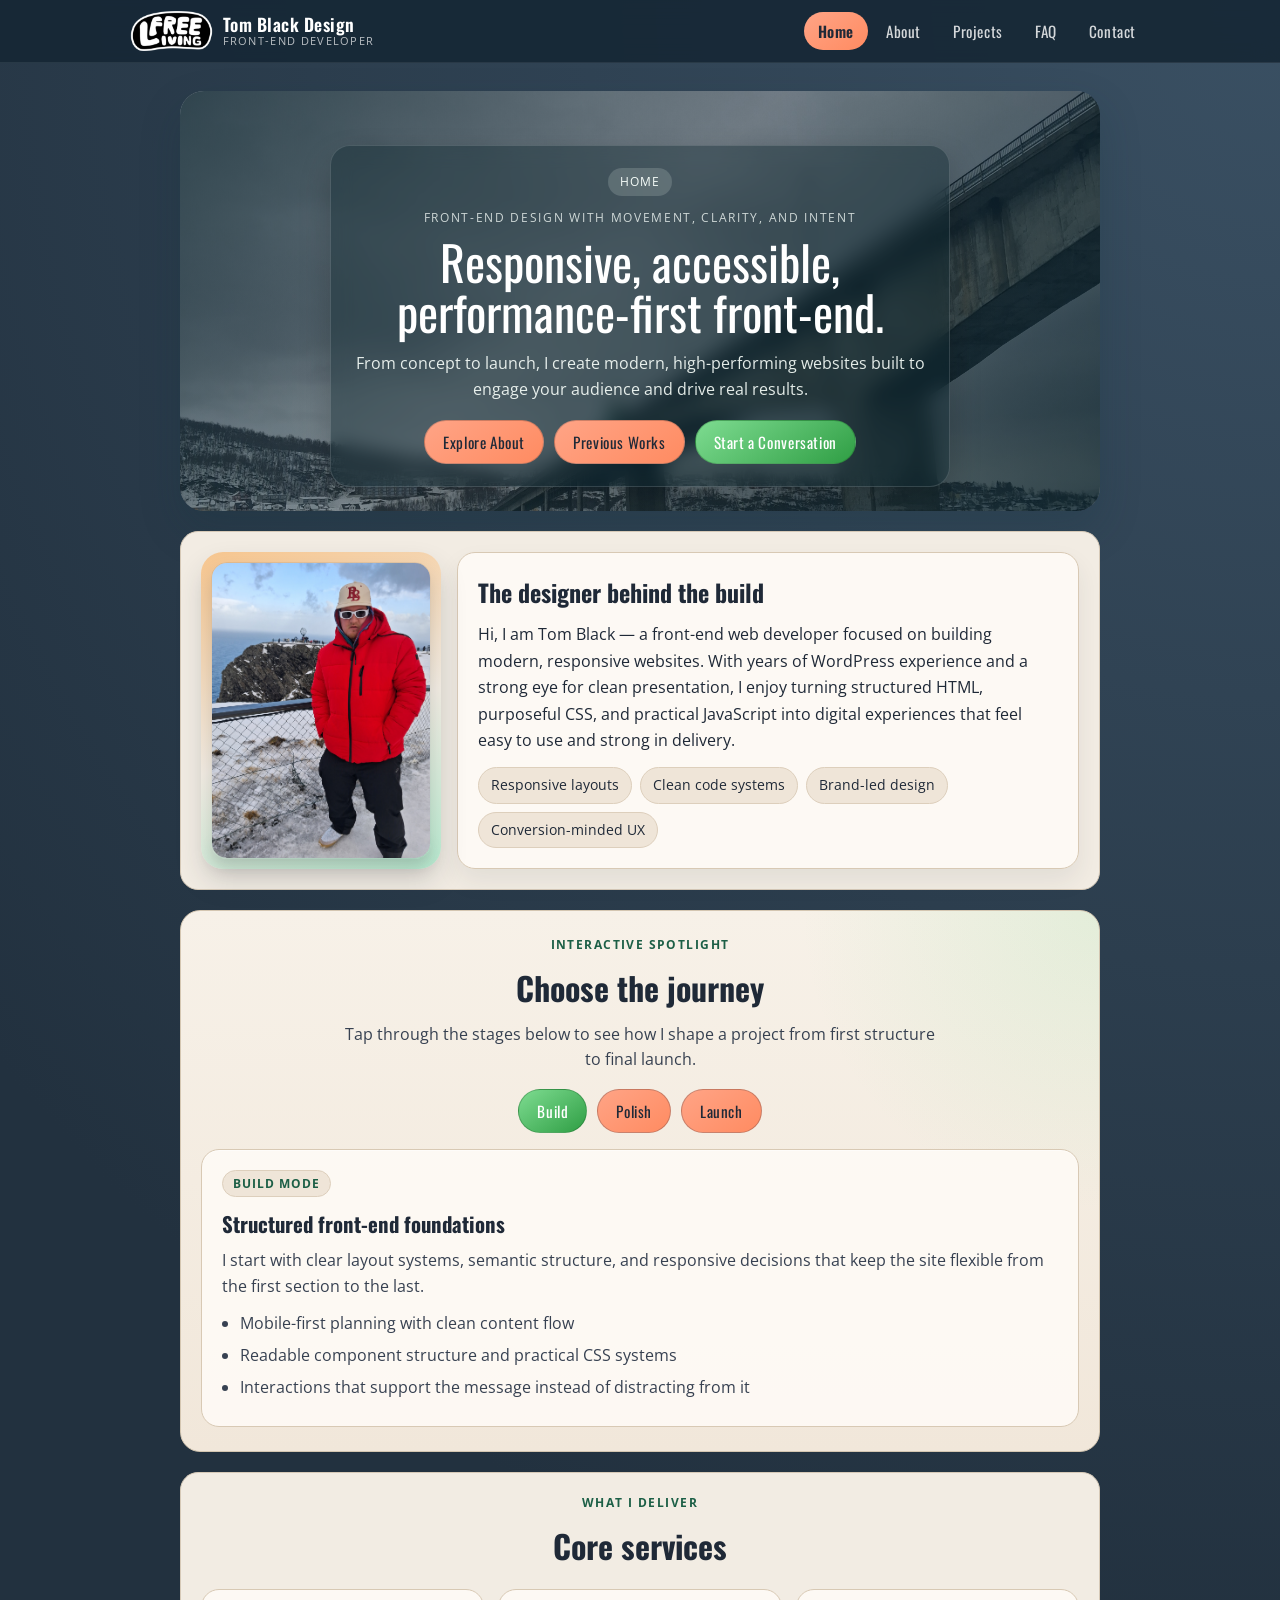
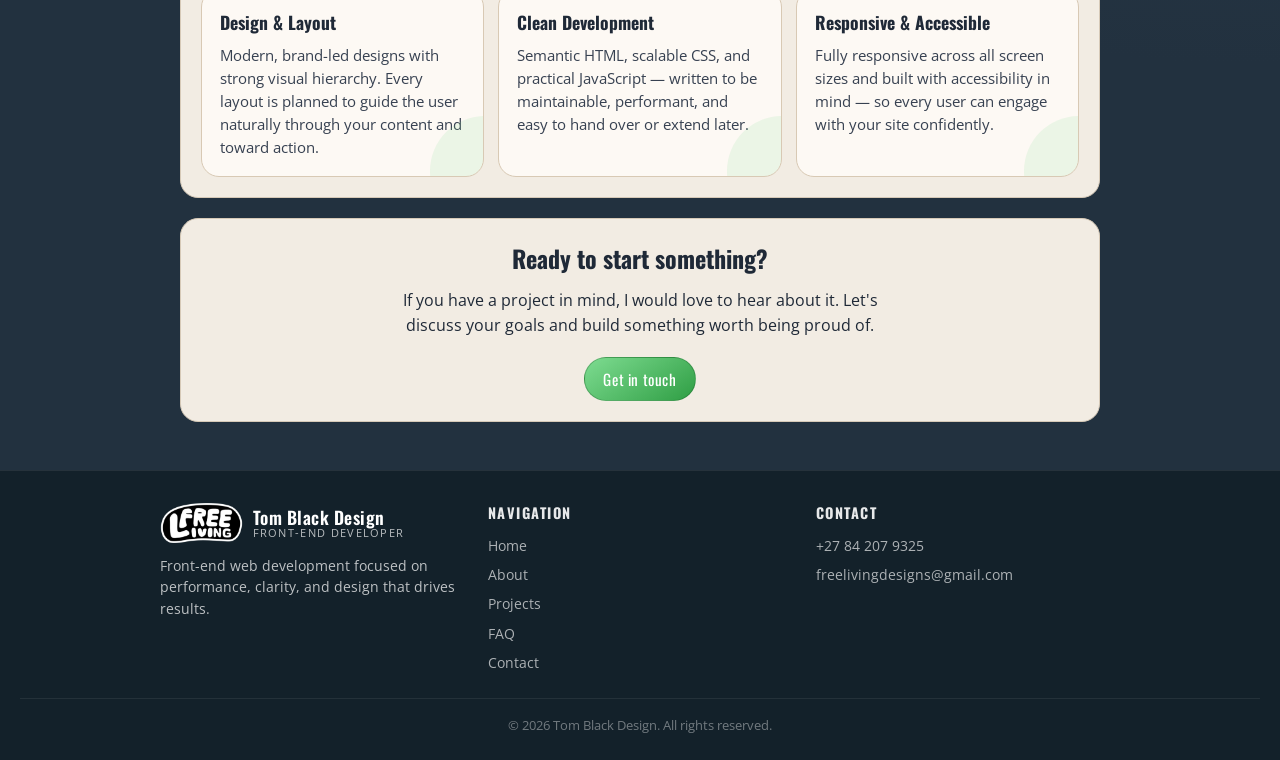
==== commit 81e3bb09: "cleaned up all headers,, aligned all texts, added relevant comments throughout aswell as activated c" ====
--- a/index.html
+++ b/index.html
@@ -20,7 +20,7 @@
   <header class="site-header">
     <div class="site-header-inner">
       <a href="index.html" class="site-logo-link" aria-label="Tom Black Design — Home">
-        <img src="images/Free living design logo.png" alt="FreeLivingDesigns logo">
+        <img src="images/Free living design logo.png" alt="FreeLivingDesigns logo" loading="eager">
         <span class="logo-text">Tom Black Design<span>Front-End Developer</span></span>
       </a>
       <button class="nav-toggle" aria-controls="site-nav" aria-expanded="false" aria-label="Toggle navigation">&#9776;</button>
@@ -43,7 +43,7 @@
       <div class="hero-copy">
         <span class="page-chip" aria-hidden="true">Home</span>
         <span class="hero-kicker">Front-end design with movement, clarity, and intent</span>
-        <h1>Built to feel alive,<br>not just look finished.</h1>
+        <h1>Responsive, accessible, performance-first front-end.</h1>
         <p>From concept to launch, I create modern, high-performing websites built to engage your audience and drive real results.</p>
         <div class="cta-row">
           <a class="btn" href="about.html">Explore About</a>
@@ -57,7 +57,7 @@
     <section class="content-card" aria-labelledby="intro-heading" data-reveal>
       <div class="intro-layout">
         <div class="photo-frame">
-          <img src="images/tommy 2.png" alt="Tom Black, front-end web developer, headshot">
+          <img src="images/tommy 2.png" alt="Tom Black, front-end web developer, headshot" loading="lazy">
         </div>
         <div class="intro-card">
           <h2 id="intro-heading">The designer behind the build</h2>
@@ -180,7 +180,7 @@
     <div class="site-footer-inner">
       <div class="footer-col">
         <a href="index.html" class="site-logo-link" style="margin-bottom:10px;" aria-label="Tom Black Design — Home">
-          <img src="images/Free living design logo.png" alt="FreeLivingDesigns logo">
+          <img src="images/Free living design logo.png" alt="FreeLivingDesigns logo" loading="lazy">
           <span class="logo-text">Tom Black Design<span>Front-End Developer</span></span>
         </a>
         <p style="font-size:0.88rem; line-height:1.5;">Front-end web development focused on performance, clarity, and design that drives results.</p>
--- a/style.css
+++ b/style.css
@@ -1044,6 +1044,14 @@
   box-shadow: 0 0 0 3px rgba(255, 139, 97, 0.18);
 }
 
+/* Form field filled state */
+.form-group input.has-content,
+.form-group textarea.has-content,
+.form-group select.has-content {
+  border-color: var(--green);
+  box-shadow: 0 0 0 3px rgba(47, 158, 68, 0.15);
+}
+
 .form-group textarea {
   height: 120px;
   resize: vertical;
